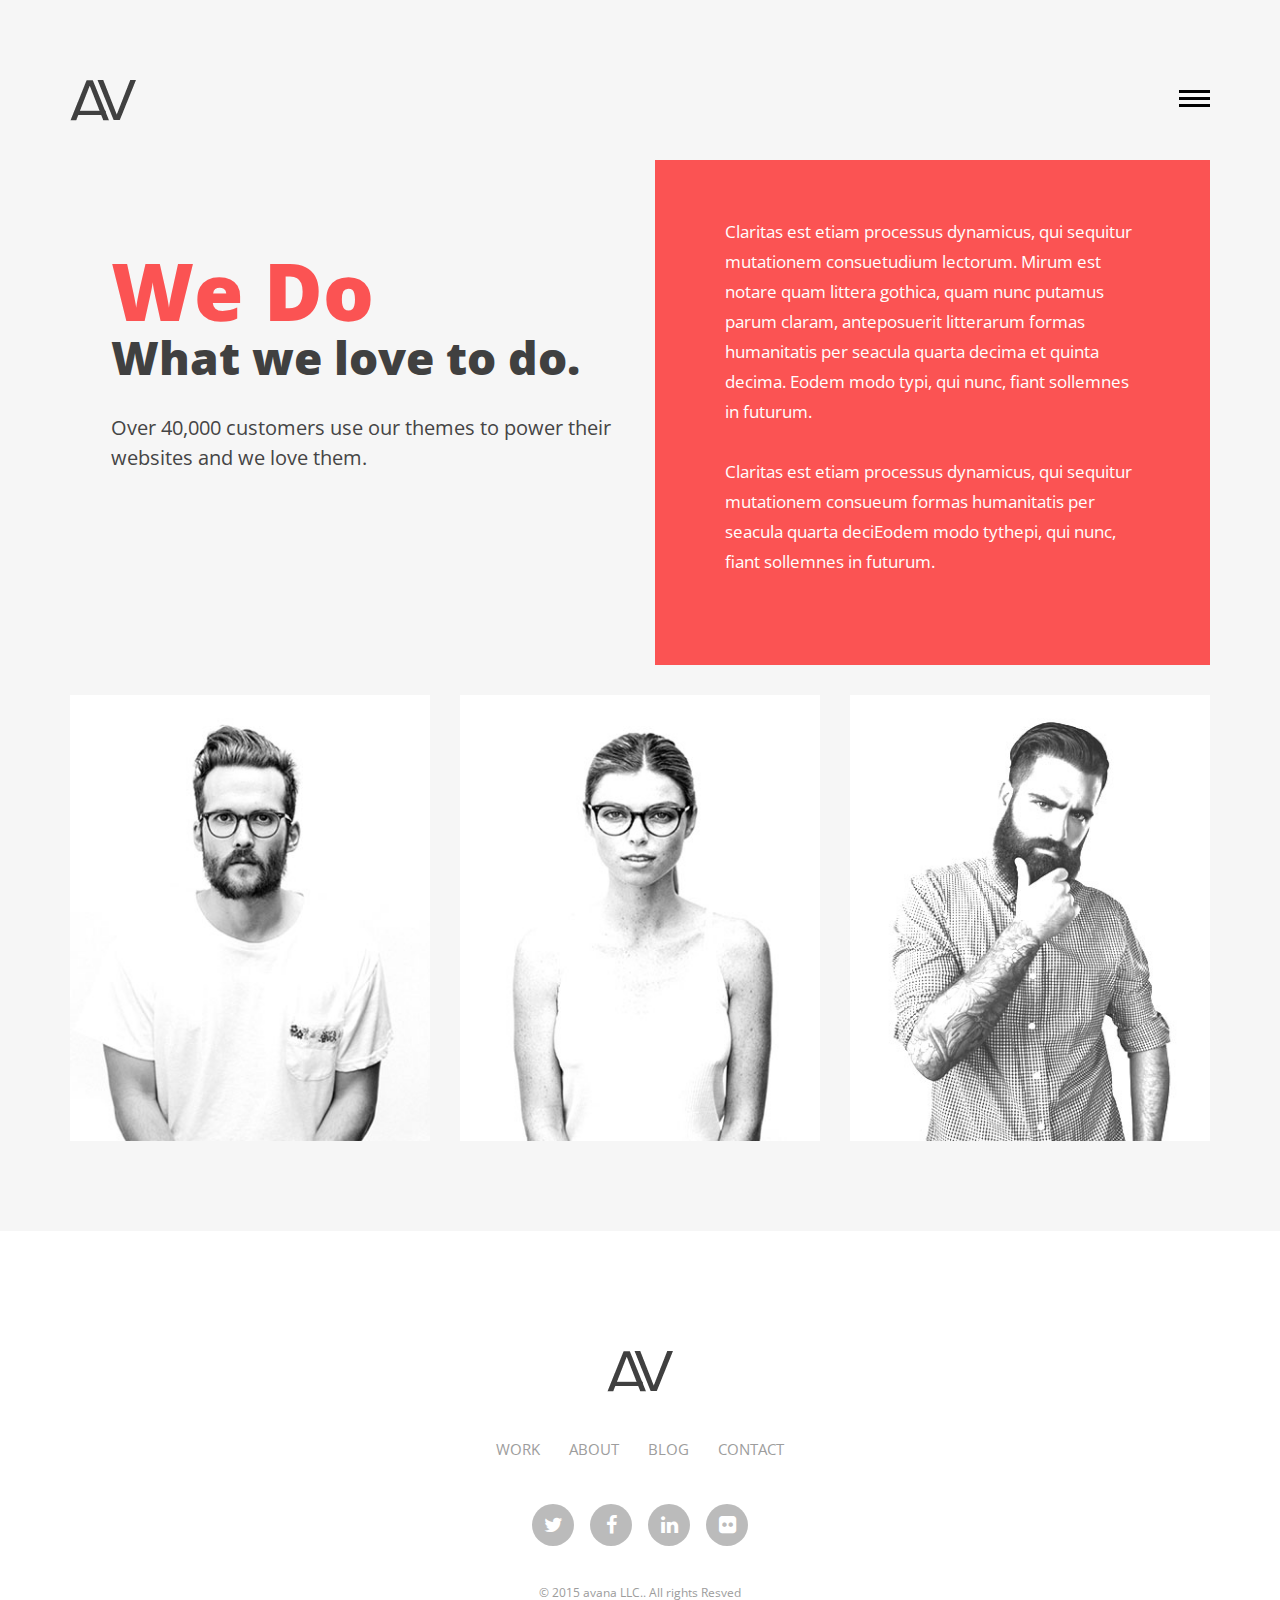
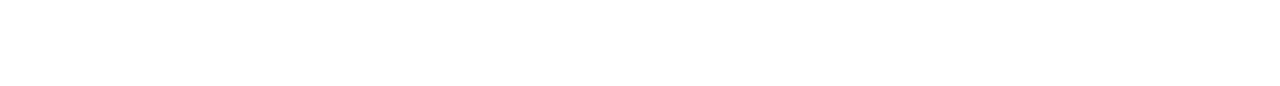
==== about.html @ b8011fb4 "1" ====
<!DOCTYPE HTML>

 <html>

    <head>

    	<meta name="viewport" content="width=device-width, initial-scale=1, maximum-scale=1" />

        <meta charset="utf-8">

        <!-- Description, Keywords and Author -->

        <meta name="description" content="">

        <meta name="author" content="">

        

        <title>:: avana LLC | About ::</title>

		<link rel="shortcut icon" href="images/favicon.ico" type="image/x-icon">



        <!-- style -->

        <link href="css/style.css" rel="stylesheet" type="text/css">

        <!-- style -->

        <!-- bootstrap -->

        <link href="css/bootstrap.min.css" rel="stylesheet" type="text/css">

        <!-- responsive -->

        <link href="css/responsive.css" rel="stylesheet" type="text/css">

        <!-- font-awesome -->

        <link href="css/fonts.css" rel="stylesheet" type="text/css">

        <link href="css/font-awesome.min.css" rel="stylesheet" type="text/css">

        <!-- font-awesome -->

        

	</head>



    <body>

    

    	<!-- header -->

        	<header role="header">

            	<div class="container">

                	<!-- logo -->

                    	<h1>

                        	<a href="index.html" title="avana LLC"><img src="images/logo.png" title="avana LLC" alt="avana LLC"/></a>

                        </h1>

                    <!-- logo -->

                    <!-- nav -->

                    <nav role="header-nav" class="navy">

                        <ul>

                            <li><a href="index.html" title="Work">Work</a></li>

                            <li class="nav-active"><a href="about.html" title="About">About</a></li>

                            <li><a href="blog.html" title="Blog">Blog</a></li>

                            <li><a href="contact.html" title="Contact">Contact</a></li>

                        </ul>

                    </nav>

                    <!-- nav -->

                </div>

            </header>

        <!-- header -->

        <!-- main -->

        <main role="main-inner-wrapper" class="container">

        	

            <div class="row">

            

            	<section class="col-xs-12 col-sm-6 col-md-6 col-lg-6 ">

                	<article role="pge-title-content">

                    	<header>

                        	<h2><span>We Do</span> What we love to do.</h2>

                        </header>

                        <p>Over 40,000 customers use our themes to power their websites and we love them.</p>

                    </article>

                </section>

                

                <section class="col-xs-12 col-sm-6 col-md-6 col-lg-6">

                	<article class="about-content">

                    	<p>Claritas est etiam processus dynamicus, qui sequitur mutationem consuetudium lectorum. Mirum est notare quam littera gothica, quam nunc putamus parum claram, anteposuerit litterarum formas humanitatis per seacula quarta decima et quinta decima. Eodem modo typi, qui nunc, fiant sollemnes in futurum.</p>

                        <p>Claritas est etiam processus dynamicus, qui sequitur mutationem consueum formas humanitatis per seacula quarta deciEodem modo tythepi, qui nunc, fiant sollemnes in futurum.</p>

                    </article>

                </section>

                

                <div class="clearfix"></div>

                

                <!-- thumbnails -->

                	<div class="thumbnails-pan">

                    	<section class="col-xs-12 col-sm-4 col-md-4 col-lg-4 ">

                        	<figure>

                            	<img src="images/about-images/about-image-1.jpg" class="img-responsive"/>

                            	<figcaption>

                                	<h3>John Doe</h3>

                                    <h5>The designer</h5>

                                </figcaption>

                            </figure>

                        </section>

                        <section class="col-xs-12 col-sm-4 col-md-4 col-lg-4 ">

                        	<figure>

                            	<img src="images/about-images/about-image-2.jpg" class="img-responsive"/>

                            	<figcaption>

                                	<h3>kristy Roan</h3>

                                    <h5>The Manager</h5>

                                </figcaption>

                            </figure>

                        </section>

                        <section class="col-xs-12 col-sm-4 col-md-4 col-lg-4 ">

                        	<figure>

                            	<img src="images/about-images/about-image-3.jpg" class="img-responsive"/>

                            	<figcaption>

                                	<h3>Jason takas</h3>

                                    <h5>The Founder</h5>

                                </figcaption>

                            </figure>

                        </section>

                        

                     

                    </div>

                <!-- thumbnails -->

                

                

            </div>

        </main>

    	<!-- main -->

        <!-- footer -->

        <footer role="footer">

            <!-- logo -->

                <h1>

                    <a href="index.html" title="avana LLC"><img src="images/logo.png" title="avana LLC" alt="avana LLC"/></a>

                </h1>

            <!-- logo -->

            <!-- nav -->

            <nav role="footer-nav">

            	<ul>

                	<li><a href="index.html" title="Work">Work</a></li>

                    <li><a href="about.html" title="About">About</a></li>

                    <li><a href="blog.html" title="Blog">Blog</a></li>

                    <li><a href="contact.html" title="Contact">Contact</a></li>

                </ul>

            </nav>

            <!-- nav -->

            <ul role="social-icons">

            	<li><a href="#"><i class="fa fa-twitter" aria-hidden="true"></i></a></li>

                <li><a href="#"><i class="fa fa-facebook" aria-hidden="true"></i></a></li>

                <li><a href="#"><i class="fa fa-linkedin" aria-hidden="true"></i></a></li>

                <li><a href="#"><i class="fa fa-flickr" aria-hidden="true"></i></a></li>

            </ul>

            <p class="copy-right">&copy; 2015  avana LLC.. All rights Resved</p>

        </footer>

        <!-- footer -->

    

        <!-- jQuery (necessary for Bootstrap's JavaScript plugins) -->

        <script src="js/jquery.min.js" type="text/javascript"></script>

        <!-- custom -->

		<script src="js/nav.js" type="text/javascript"></script>

        <script src="js/custom.js" type="text/javascript"></script>

        <!-- Include all compiled plugins (below), or include individual files as needed -->

        <script src="js/bootstrap.min.js" type="text/javascript"></script>

        <!-- jquery.countdown -->

        <script src="js/html5shiv.js" type="text/javascript"></script>

    </body>

</html>
---- css/style.css ----
/*

	Theme Name: avana LLC

	Template URI: 

	Description: 

	Author:

	Author URI: 

	License: 

	License URI:

	Version: 1.0

	

	1. Body style

	2. Header

	3. Main

	4. Footer

	5. About

	

*/

@import url(https://fonts.googleapis.com/css?family=Open+Sans:400,300,300italic,400italic,600,600italic,700,700italic,800,800italic);

html {

	-ms-text-size-adjust: 100%;

	-webkit-text-size-adjust: 100%;

}

*, *:before, *:after {

	-webkit-box-sizing: border-box;

	-moz-box-sizing: border-box;

	box-sizing: border-box;

}

input, textarea {

	-webkit-appearance: none;

	-webkit-border-radius: 0;

}

button, html input[type="button"],/* 1 */ input[type="reset"], input[type="submit"] {

	-webkit-appearance: button;

	cursor: pointer;

 *overflow:visible;

}

body, img,.commentys-form input[type="text"],.commentys-form input[type="email"],.commentys-form input[type="url"],.commentys-form textarea {

	transition: all .2s linear;

	-o-transition: all .2s linear;

	-moz-transition: all .2s linear;

	-webkit-transition: all .2s linear;

}

html, body, div, span, object, iframe, h1, h2, h3, h4, h5, h6, p, blockquote, pre, abbr, address, cite, code, del, dfn, em, img, ins, kbd, q, samp, small, strong, sub, sup, var, b, i, dl, dt, dd, ol, ul, li, fieldset, form, label, legend, table, caption, tbody, tfoot, thead, tr, th, td, article, aside, canvas, details, figcaption, figure, footer, header, hgroup, menu, nav, section, summary, time, mark, audio, video, input, main {

	-webkit-box-sizing: border-box;

	-moz-box-sizing: border-box;

	box-sizing: border-box;

	margin: 0;

	padding: 0;

	vertical-align: baseline;

	border: 0;

	outline: 0;

}

article, aside, details, figcaption, figure, footer, header, hgroup, menu, nav, section, img, main {

	display: block

}

audio, canvas, video {

	display: inline-block;

 *display:inline;

 *zoom:1

}

blockquote:before, blockquote:after, q:before, q:after {

	content: '';

	content: none;

}

.clear {

	clear: both;

	line-height: 0;

	height: 0;

}

a {

	text-decoration: none;

	outline: none;

	color: #010101;

	transition-delay: 0s;

	transition-duration: 0.6s;

	transition-property: all;

	transition-timing-function: ease;

}

a:focus, img:focus, button:focus, .btn:focus {outline: none;}

::-moz-selection {background-color:#fb5353;color:#fff;text-shadow:none;}

::selection {background-color: #fb5353;color: #fff;text-shadow: none;}

@font-face {font-family: 'Open Sans', sans-serif;}

/*===== Header ===*/

header[role="header"]{ padding-top:80px; padding-bottom:39px}

header[role="header"] h1{ padding:0; margin:0}

header[role="header"] h1 > a{ max-width:66px; display:block; float:left}

header[role="header"] nav{ padding-top:10px;transition-delay: 0s;

transition-duration: 0.6s;transition-property: all;transition-timing-function: ease;}

header[role="header"] nav ul{ display:none; position: fixed; z-index:60; text-align:center; width:100%; height:100%; top:0; left:0; right:0; background-color:rgba(255,255,255,0.8); padding:0; margin:0; padding-top:199px;}

header[role="header"] nav ul > li{ font-weight:800; font-size:42px; display:block}

header[role="header"] nav ul > li > a{ display:block; line-height:72px; color:#404040}

header[role="header"] nav ul > li:hover a,header[role="header"] nav ul > li.nav-active a{ text-decoration:none; color:#fb5353}

header[role="header"] nav #menu-button {width: 31px;font-size: 0;float: right;height: 19px;position: relative; z-index:70;

-webkit-transform: rotate(0deg);-moz-transform: rotate(0deg);-o-transform: rotate(0deg);transform: rotate(0deg);-webkit-transition: .5s ease-in-out;-moz-transition: .5s ease-in-out;-o-transition: .5s ease-in-out;transition: .5s ease-in-out;cursor: pointer;}

header[role="header"] nav #menu-button span {display: block;position: absolute;z-index: 60;height: 3px;

width: 100%;background: #111111;opacity: 1;left: 0;

-webkit-transform: rotate(0deg);-moz-transform: rotate(0deg);-o-transform: rotate(0deg);

transform: rotate(0deg);-webkit-transition: .25s ease-in-out;-moz-transition: .25s ease-in-out;-o-transition: .25s ease-in-out;transition: .25s ease-in-out;}

header[role="header"] nav #menu-button span {background: #010101;}

header[role="header"] nav #menu-button span:nth-child(1) {top:0px;}

header[role="header"] nav #menu-button span:nth-child(2) {top:7px;}

header[role="header"] nav #menu-button span:nth-child(3) {top:14px;}

header[role="header"] nav #menu-button.open span:nth-child(1) {top: 10px;

-webkit-transform: rotate(135deg);-moz-transform: rotate(135deg);-o-transform: rotate(135deg);transform: rotate(135deg);}

header[role="header"] nav #menu-button.open span:nth-child(2) {opacity: 0;left: -60px;}

header[role="header"] nav #menu-button.open span:nth-child(3) {top: 10px;

-webkit-transform: rotate(-135deg);-moz-transform: rotate(-135deg);-o-transform: rotate(-135deg);transform: rotate(-135deg);}

/*===== main ===*/

main[role="main-home-wrapper"],main[role="main-inner-wrapper"] { padding-bottom:90px}

main[role="main-home-wrapper"] article[role="pge-title-content"],main[role="main-inner-wrapper"] article[role="pge-title-content"]{ padding-left:41px}

main[role="main-home-wrapper"] article[role="pge-title-content"] header,main[role="main-inner-wrapper"] article[role="pge-title-content"] header{ padding-bottom:19px; padding-top:83px}

main[role="main-home-wrapper"] article[role="pge-title-content"] header h2,main[role="main-inner-wrapper"] article[role="pge-title-content"] header h2{ font-size:46px; line-height:53px; color:#404040; font-weight:800}

main[role="main-home-wrapper"] article[role="pge-title-content"] header h2 span,main[role="main-inner-wrapper"] article[role="pge-title-content"] header h2 span{ display:block; font-size:80px; color:#fb5353; padding-bottom:15px}

main[role="main-home-wrapper"] article[role="pge-title-content"] p,main[role="main-inner-wrapper"] article[role="pge-title-content"] p{ font-size:20px; line-height:30px; color:#454545}

/*===== footer ===*/

footer[role="footer"]{ background-color:#FFF; padding-top:100px; padding-bottom:77px}

footer[role="footer"] > h1 a{ margin:0 auto; display:block; max-width:66px;}

footer[role="footer"] nav{ padding-top:37px; padding-bottom:43px}

footer[role="footer"] nav > ul{ text-align:center; padding:0; margin:0}

footer[role="footer"] nav > ul > li{ display: inline-block; text-transform:uppercase; font-size:15px; margin:0 13px}

footer[role="footer"] nav > ul > li > a{ color:#9d9d9d}

footer[role="footer"] nav > ul > li:hover a{ text-decoration:none; color:#fb5353}

footer[role="footer"] ul[role="social-icons"]{ padding:0; margin:0; text-align:center; padding-bottom:40px;}

footer[role="footer"] ul[role="social-icons"] > li{ display: inline-block; margin:0 6.5px}

footer[role="footer"] ul[role="social-icons"] > li > a{ display:block; width:42px; height:42px; background-color:#bbbbbb; color:#FFF; line-height:42px; font-size:20px; border-radius:100%; text-align:center}

footer[role="footer"] ul[role="social-icons"] > li:hover a{ background-color:#fb5353}

footer[role="footer"] .copy-right{ text-align:center; display:block; font-size:12px; line-height:13px; color:#9c9c9c}

/*===== About ===*/

main[role="main-inner-wrapper"] .about-content{ background-color:#fb5353; padding-top:57px; padding-left:70px; padding-right:67px; padding-bottom:58px}

main[role="main-inner-wrapper"] .about-content p{ font-size:17px; line-height:30px; color:#FFF; padding-bottom:20px}

main[role="main-inner-wrapper"] .thumbnails-pan{ padding-top:30px}

main[role="main-inner-wrapper"] .thumbnails-pan section figure{ background-color:#FFF; position:relative; overflow:hidden; cursor:pointer}

main[role="main-inner-wrapper"] .thumbnails-pan section figure,main[role="main-inner-wrapper"] .thumbnails-pan section figure, img,main[role="main-inner-wrapper"] .thumbnails-pan section figure figcaption,section.blog-content figure,section.blog-content figure img,section.blog-content  article{transition-delay: 0s;transition-duration: 0.6s;transition-property: all;transition-timing-function: ease;}

main[role="main-inner-wrapper"] .thumbnails-pan section figure figcaption{ position:absolute; bottom:-50%; left:0; right:0; background-color:#fb5353; margin:0 69px; text-align:center; color:#FFF; padding-top:16px; padding-bottom:27px}

main[role="main-inner-wrapper"] .thumbnails-pan section figure figcaption h3{ font-size:21px; line-height:22px; font-weight:300}

main[role="main-inner-wrapper"] .thumbnails-pan section figure figcaption h5{ text-transform:uppercase; font-size:13px; line-height:14px; font-weight:bold}

main[role="main-inner-wrapper"] .thumbnails-pan section figure:hover,section.blog-content:hover article{ background-color:#fb5353; color:#FFF}

main[role="main-inner-wrapper"] .thumbnails-pan section figure:hover img,section.blog-content:hover figure img{-webkit-transform: scale3d(1.08,1.08,2);transform: scale3d(1.08,1.08,2); opacity:0.5}

main[role="main-inner-wrapper"] .thumbnails-pan section figure:hover figcaption{ bottom:0;}

/*===== Blog ===*/

article[role="pge-title-content"].blog-header{ padding-bottom:218px}

section.blog-content{ margin-bottom:29px}

section.blog-content figure{ overflow:hidden; position:relative;background-color: rgba(255,255,255,0.4); cursor:pointer}

section.blog-content figure .post-date{ text-align:center; color:#FFF; font-weight:800; font-size:14px; line-height:18px; text-transform:uppercase; display:block; background-color:#fb5353; width:130px; height:130px; position:absolute; left:0; top:0; padding-top:41px; z-index:50}

section.blog-content figure .post-date span{ font-size:50px; line-height:35px; display:block}

section.blog-content  article{ font-size:21px; line-height:30px; color:#FFF;  font-weight:800; color:#343434; padding-left:42px; padding-top:33px; padding-bottom:31px;}

section.blog-content:hover figure img{ opacity:0.5}

/*===== Contact ===*/

article[role="pge-title-content"].contact-header{ padding-bottom:218px}

article[role="pge-title-content"].contact-header p a{ color:#343434; padding-right:34px}

article[role="pge-title-content"].contact-header p a:hover{color:#fb5353; text-decoration:none}

.demo-wrapper {width: 100%;margin: 0 auto;height:499px;}

#surabaya {width: 100%;height: 100%;}

.error_message{ color:#e84d49}

#success_page h3,#success_page p{color:#60ca6f }

.contat-from-wrapper{ padding:0 69px; margin-top:108px}

.contat-from-wrapper input[type="text"],.contat-from-wrapper input[type="email"],.contat-from-wrapper textarea{ width:100%; display:block; outline:none; border-bottom:1px solid #bbbbbb; background-color:inherit; color:#404040; font-size:21px; line-height:23px; padding-bottom:24px}

.contat-from-wrapper input[type="text"]:focus,.contat-from-wrapper input[type="email"]:focus,.contat-from-wrapper textarea:focus{ border-bottom-color:#9f9e9e}

.contat-from-wrapper form ::-webkit-input-placeholder { color:#404040; }

.contat-from-wrapper form ::-moz-placeholder { color:#404040; } /* firefox 19+ */

.contat-from-wrapper form :-ms-input-placeholder { color:#404040; } /* ie */

.contat-from-wrapper form input:-moz-placeholder { color:#404040; }

.contat-from-wrapper textarea{ border-bottom:1px solid #bbbbbb; border-left:none; border-right:none; border-top:none; height:77px; margin-top:56px}

.contat-from-wrapper input[type="submit"]{ display:block; border:none; outline:none; width:200px; line-height:60px; text-transform:uppercase; font-size:21px; color:#FFF; font-weight:800; letter-spacing:2px; background-color:#e84d49; margin:41px auto; margin-bottom:0}

.contat-from-wrapper input[type="submit"]:hover{background-color:#f8524e}

/*== Work Details ==*/

.work-details,.blog-details{ padding:0 69px; margin-top:73px}

.work-details header h2{ color:#343434; font-size:36px; font-weight:800}

.work-details header a{ display:inline-block; color:#fb5353; font-size:18px;font-weight:800;padding-top:3px}

.work-details header a i{ color:#0d0d0d; padding-left:10px}

.work-details header a:hover{ color:#0d0d0d; text-decoration:none}

.work-details header a:hover i{ color:#fb5353}

.work-details p{ font-size:16px; color:#666666; line-height:30px; margin-bottom:20px; font-weight:300}

.work-details p strong{ font-weight:800}

.work-images{ margin-top:46px}

.work-images li{ margin-bottom:50px}

/*== Blog Details ==*/

.bog-header { padding-bottom:62px}

.bog-header h3,.comments-pan h3,.commentys-form h4{ color:#404040;font-weight:800; padding-bottom:24px; display:block}

.bog-header h3 span{ color:#fb5353}

.bog-header h2{ font-size:36px; font-weight:normal}

.blog-details .enter-content{ margin-top:62px}

.blog-details .enter-content p{ font-size:16px; line-height:30px; font-weight:300; margin-bottom:23px}

.comments-pan{border-top:2px solid #dedede; padding-top:15px}

.comments-pan h3{border-bottom:2px solid #dedede; padding-bottom:34px; margin-bottom:52px}

.comments-reply,.reply-pan{ padding:0; margin:0; list-style:none}

.comments-reply li{ display:block; border-bottom:2px solid #dedede; overflow:hidden; padding-bottom:51px; margin-bottom:39px}

.comments-reply li figure{ float:left; width:70px; background-color:#000}

.comments-reply li section{ float:left; padding-left:30px; font-size:16px; line-height:30px; font-weight:300; color:#343434;width: 92%;}

.comments-reply li section .date-pan{ font-size:14px; line-height:18px; padding-bottom:25px}

.comments-reply li section h4{font-weight:800; color:#404040; font-size:21px; margin-bottom:6px; margin-top:0}

.comments-reply li section h4 a{ font-size:16px; color:#fb5353;font-weight:400; display:inline-block; padding-left:20px}

.reply-pan{ clear:both; display:block; margin-left:100px;padding-top:39px }

.reply-pan li{ border-bottom:none;border-top:2px solid #dedede; padding-bottom:0; margin-bottom:0;padding-top:38px;}

.commentys-form h4{ font-size:24px}

.commentys-form form{ margin-top:30px}

.commentys-form input[type="text"],.commentys-form input[type="email"],.commentys-form input[type="url"],.commentys-form textarea{ font-size:21px; line-height:22px; color:#404040; padding-bottom:26px; border-bottom:2px solid #bbbbbb; width:100%; display:block; border-left:none; border-right:none; border-top:none; background-color:transparent; outline:none}

.commentys-form textarea{ margin-top:57px}

.commentys-form input[type="text"]:focus,.commentys-form input[type="email"]:focus,.commentys-form input[type="url"]:focus,.commentys-form textarea:focus{ border-bottom-color:#000}

.commentys-form input[type="button"]{ padding:0 36px; text-transform:uppercase; display:inline-block; font-size:21px; line-height:60px; color:#FFF; font-weight: bold; text-align:center; border:none; outline:none; background-color:#fb5353; margin-top:50px}

.commentys-form input[type="button"]:hover{ background-color:#ff5c5c}
---- css/responsive.css ----
/* md */
@media (min-width: 992px) and (max-width: 1199px) {
	.comments-reply li section{ width:88%}
}
/* sm */
@media (min-width: 768px) and (max-width: 991px) {
	header[role="header"]{ padding:8% 0;}
	header[role="header"] nav ul{ padding-top:10%}
	main[role="main-home-wrapper"] article[role="pge-title-content"],main[role="main-inner-wrapper"] article[role="pge-title-content"]{ padding-left:0}
	main[role="main-home-wrapper"] article[role="pge-title-content"] header,main[role="main-inner-wrapper"] article[role="pge-title-content"] header{ padding-top:0}
	main[role="main-home-wrapper"] article[role="pge-title-content"] header h2,main[role="main-inner-wrapper"] article[role="pge-title-content"] header h2{ font-size:34px}
	main[role="main-home-wrapper"] article p br{ display:none}
	footer[role="footer"]{ padding:30px 0}
	footer[role="footer"] nav{ padding:15px 0}
	main[role="main-inner-wrapper"] .about-content{ padding:5%}
	main[role="main-inner-wrapper"] .thumbnails-pan section figure figcaption{ margin:0 10%}
	section.blog-content figure .post-date{ padding-top:20px; height:100px; width:100px}
	article.contact-header[role="pge-title-content"] p a{padding-right:10px}
	.contat-from-wrapper{ margin-top:10px; padding:0 15px}
	.grid-lod li{ width:100% !important; position:static !important; display:inline-block}
	.grid-lod li img{ width:100%}
	.work-details,.blog-details{ padding:0; margin-top:0}
	.comments-reply li section{ width:88%}
}
/* xs */
@media (max-width: 767px) {
	header[role="header"]{ padding:8% 0;}
	header[role="header"] nav ul{ padding-top:10%}
	header[role="header"] nav ul > li{ font-size:30px}
	header[role="header"] nav ul > li > a{ line-height:55px}
	main[role="main-home-wrapper"] article[role="pge-title-content"],main[role="main-inner-wrapper"] article[role="pge-title-content"]{ padding-left:0}
	main[role="main-home-wrapper"] article[role="pge-title-content"] header,main[role="main-inner-wrapper"] article[role="pge-title-content"] header{ padding-top:10px}
	main[role="main-home-wrapper"] article[role="pge-title-content"] header h2,main[role="main-inner-wrapper"] article[role="pge-title-content"] header h2{ font-size:47px}
	main[role="main-home-wrapper"] article[role="pge-title-content"] header h2 span, main[role="main-inner-wrapper"] article[role="pge-title-content"] header h2 span{ font-size:60px;}
	main[role="main-home-wrapper"] article{ padding-bottom:30px}
	main[role="main-home-wrapper"] article p br{ display:none}
	footer[role="footer"]{ padding:40px 0}
	footer[role="footer"] nav{ padding:15px 0}
	main[role="main-inner-wrapper"] .about-content{ padding:5%}
	main[role="main-inner-wrapper"] .thumbnails-pan section figure{ margin-bottom:20px}
	article[role="pge-title-content"].blog-header,article[role="pge-title-content"].contact-header{ padding-bottom:30px}
	section.blog-content figure .post-date{ padding-top:20px; height:100px; width:100px}
	section.blog-content article{ padding:2% 5%; font-size:18px; line-height:24px;font-family: 'proxima_nova_cn_rgregular';}
	article.contact-header[role="pge-title-content"] p a{ font-size:18px; padding-right:10px}
	.contat-from-wrapper{ margin-top:10px; padding:0 15px}
	.contat-from-wrapper input[type="text"], .contat-from-wrapper input[type="email"]{ margin-bottom:20px}
	.contat-from-wrapper textarea{ margin-top:0}
	.work-details,.blog-details{ padding:0; margin-top:0}
	.work-images{ margin-top:0}
	.work-images li{ margin-bottom:0; width:100%}
	.work-images li figcaption h2{ font-size:18px;}
	.grid-lod li{ width:100% !important; position:static !important}
	.bog-header h3, .comments-pan h3, .commentys-form h4{ padding-bottom:0}
	.bog-header h2{ font-size:18px; line-height:26px}
	.bog-header{ padding-bottom:20px}
	.blog-details .enter-content{ margin-top:10px}
	.blog-details .enter-content p,.comments-reply li section{ font-size:14px; line-height:26px}
	.comments-pan h3{ padding-bottom:20px; margin-top:0}
	.comments-reply li section{ float:none; width:auto; padding-left:0}
	.comments-reply li figure{ margin-right:20px}
	.reply-pan{ margin-left:20px}
	.commentys-form input[type="text"], .commentys-form input[type="email"], .commentys-form input[type="url"], .commentys-form textarea{ margin-bottom:20px}
	.commentys-form textarea{ margin-top:0; margin-bottom:0}
	
}
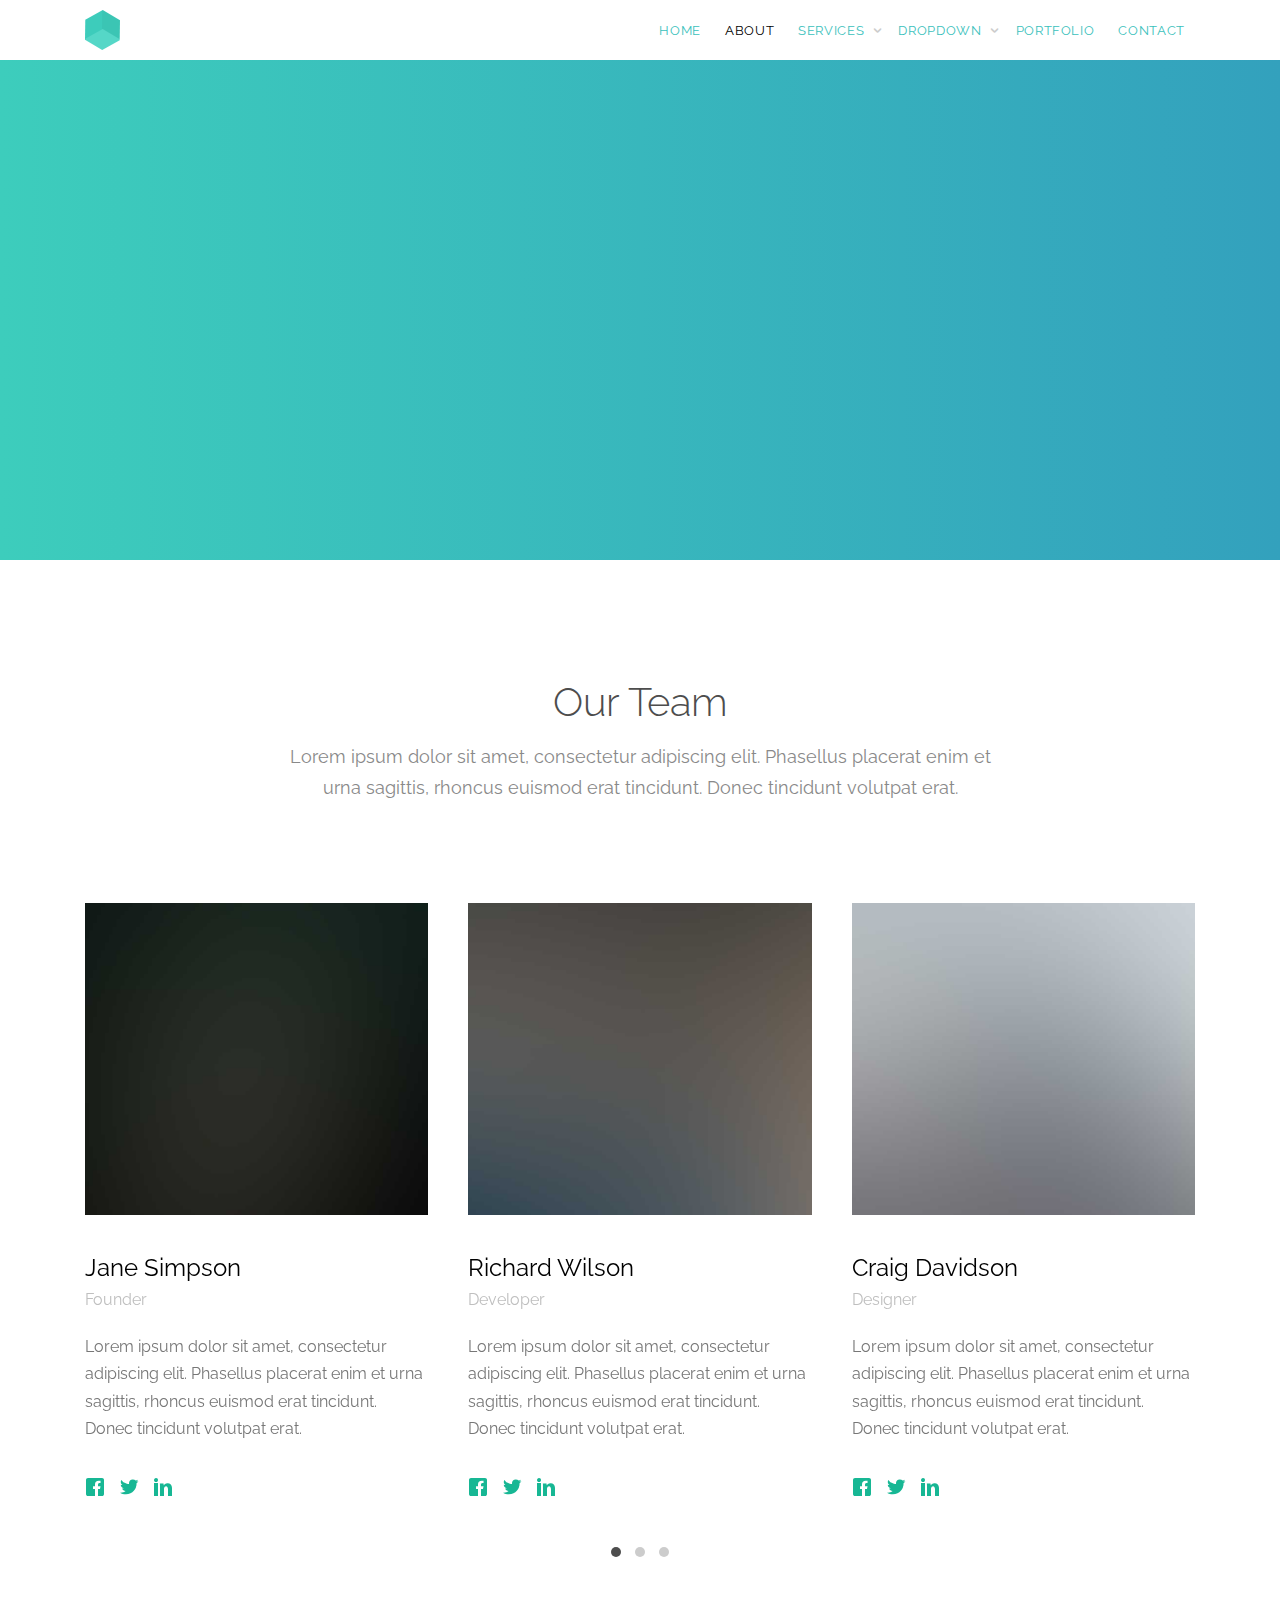
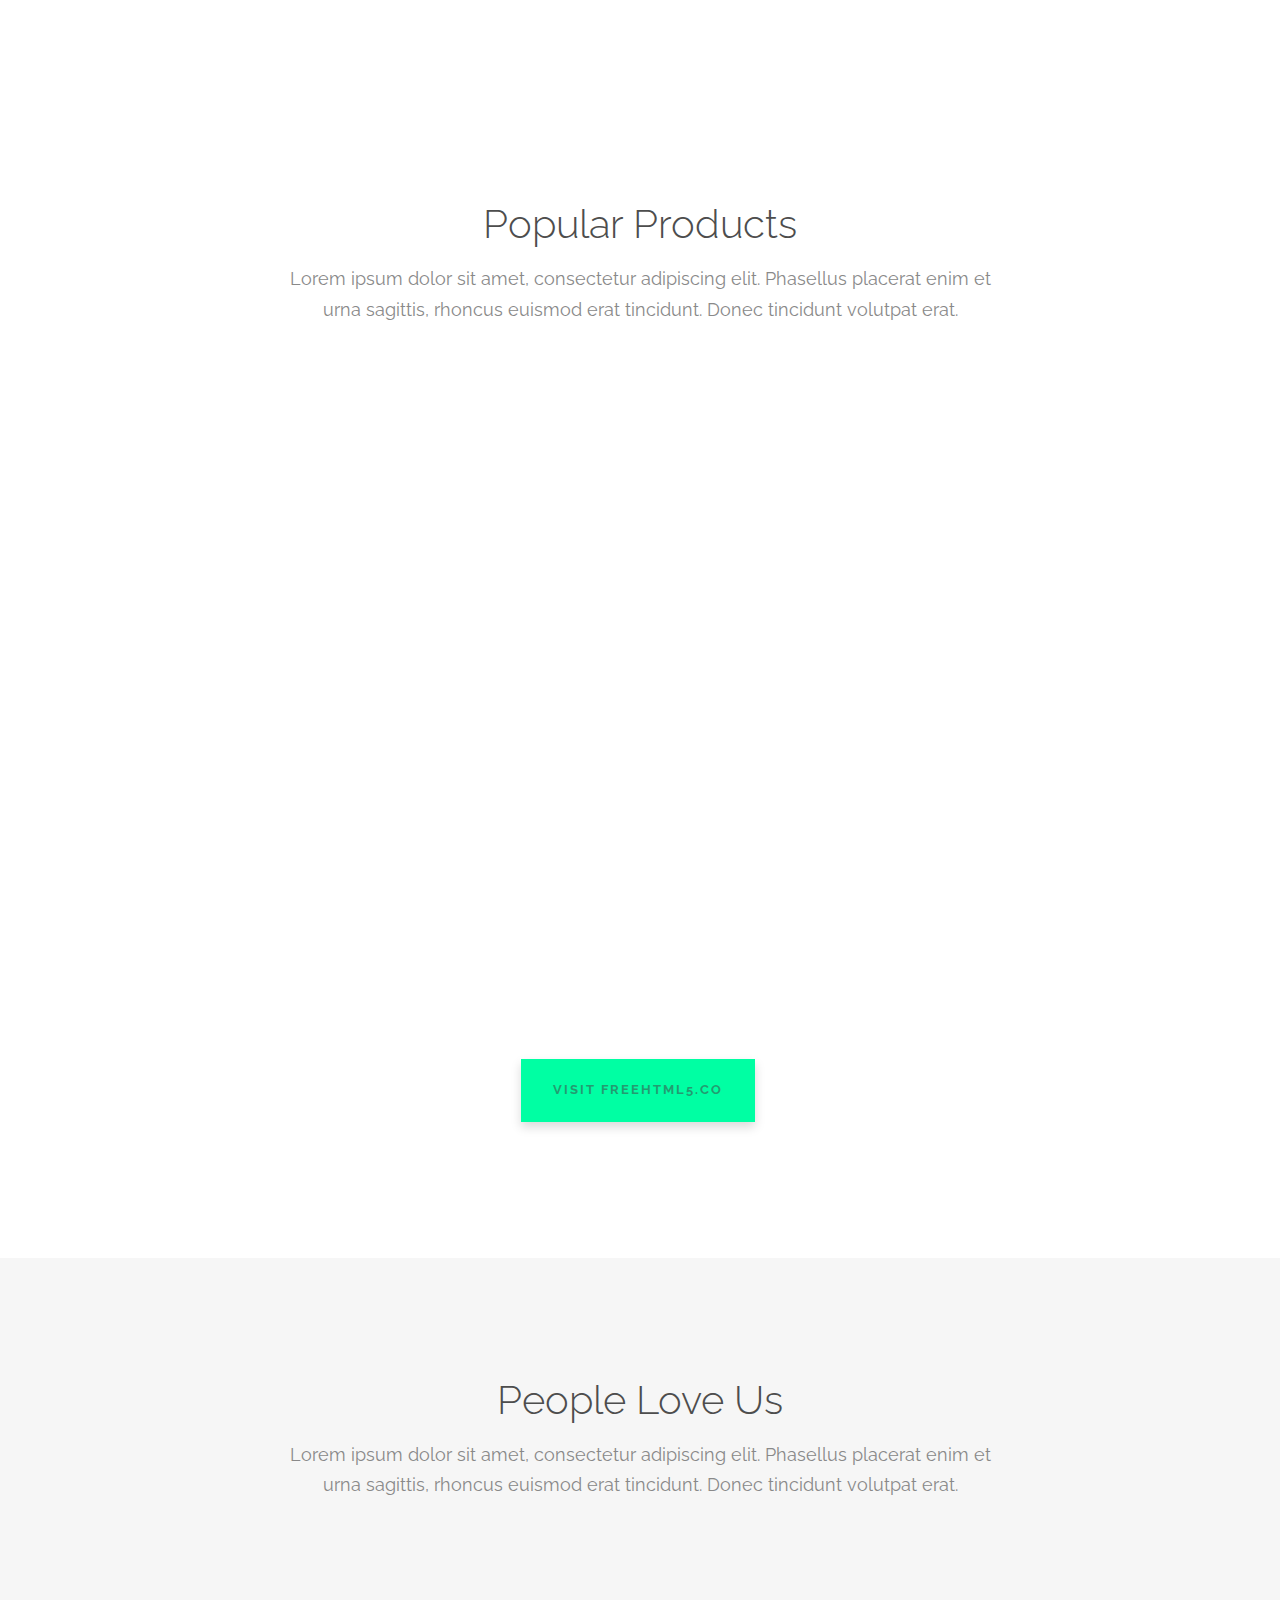
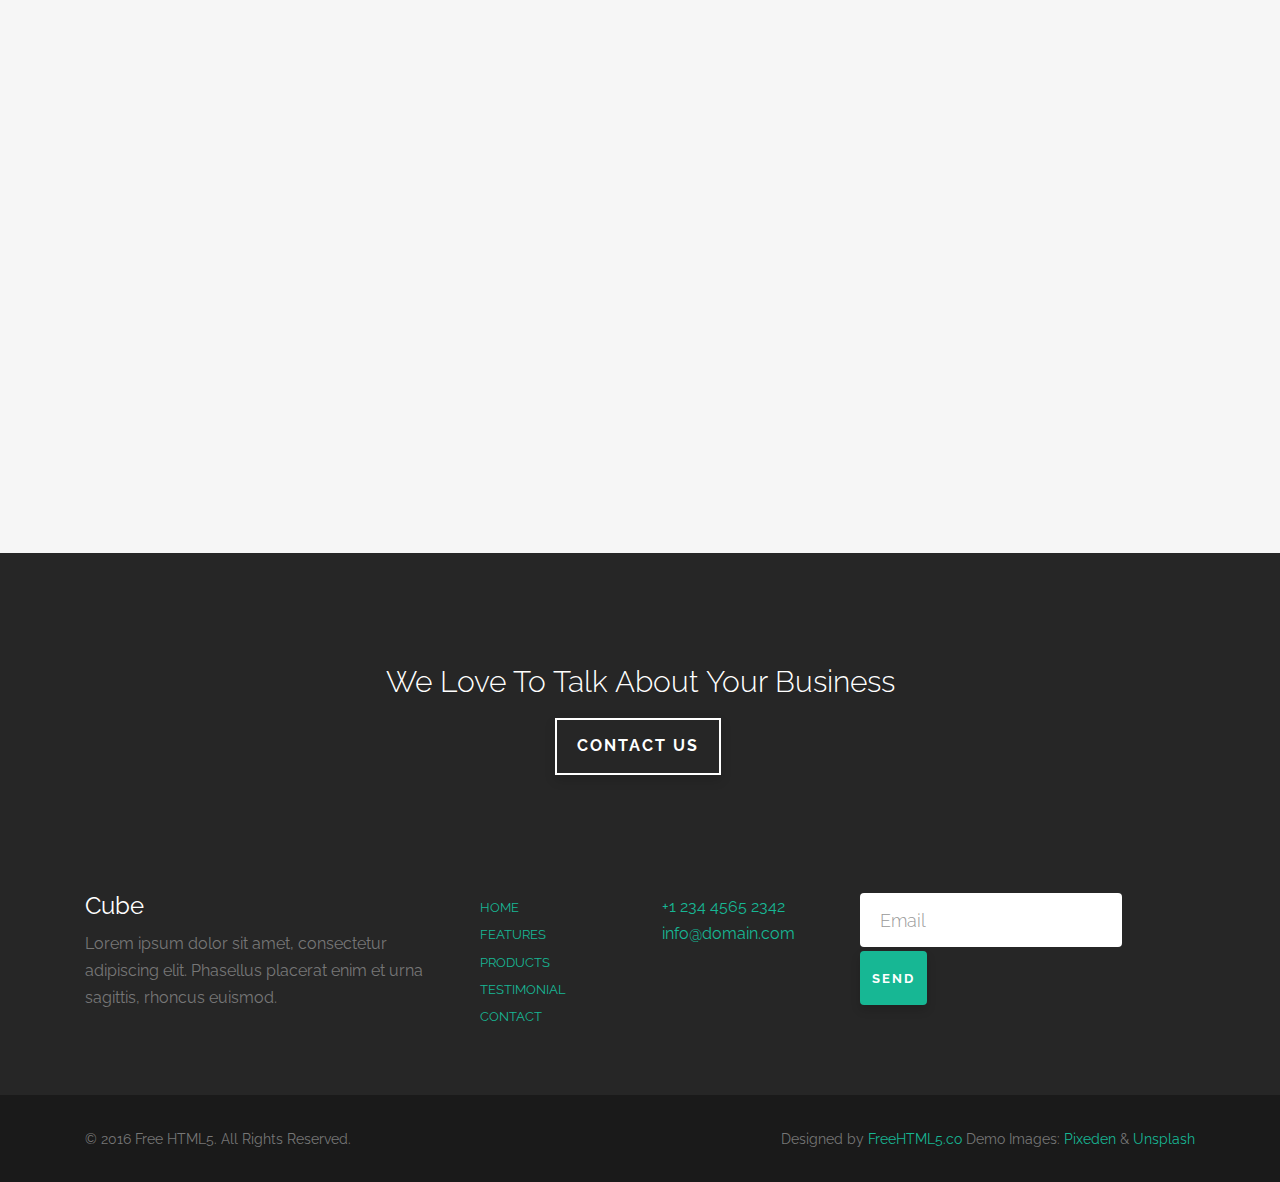
==== commit 1bdff0e7: "1" ====
--- a/about.html
+++ b/about.html
@@ -1,295 +1,475 @@
 <!DOCTYPE HTML>
-
- <html>
-
-    <head>
-
-    	<meta name="viewport" content="width=device-width, initial-scale=1, maximum-scale=1" />
-
-        <meta charset="utf-8">
-
-        <!-- Description, Keywords and Author -->
-
-        <meta name="description" content="">
-
-        <meta name="author" content="">
-
-        
-
-        <title>:: avana LLC | About ::</title>
-
-		<link rel="shortcut icon" href="images/favicon.ico" type="image/x-icon">
-
-
-
-        <!-- style -->
-
-        <link href="css/style.css" rel="stylesheet" type="text/css">
-
-        <!-- style -->
-
-        <!-- bootstrap -->
-
-        <link href="css/bootstrap.min.css" rel="stylesheet" type="text/css">
-
-        <!-- responsive -->
-
-        <link href="css/responsive.css" rel="stylesheet" type="text/css">
-
-        <!-- font-awesome -->
-
-        <link href="css/fonts.css" rel="stylesheet" type="text/css">
-
-        <link href="css/font-awesome.min.css" rel="stylesheet" type="text/css">
-
-        <!-- font-awesome -->
-
-        
+<!--
+	Cube by FreeHTML5.co
+	Twitter: http://twitter.com/gettemplateco
+	URL: http://freehtml5.co
+-->
+<html>
+	<head>
+	<meta charset="utf-8">
+	<meta http-equiv="X-UA-Compatible" content="IE=edge">
+	<title>Cube &mdash; Free Website Template, Free HTML5 Template by FreeHTML5.co</title>
+	<meta name="viewport" content="width=device-width, initial-scale=1">
+	<meta name="description" content="Free HTML5 Website Template by FreeHTML5.co" />
+	<meta name="keywords" content="free website templates, free html5, free template, free bootstrap, free website template, html5, css3, mobile first, responsive" />
+	<meta name="author" content="FreeHTML5.co" />
+
+  	<!-- Facebook and Twitter integration -->
+	<meta property="og:title" content=""/>
+	<meta property="og:image" content=""/>
+	<meta property="og:url" content=""/>
+	<meta property="og:site_name" content=""/>
+	<meta property="og:description" content=""/>
+	<meta name="twitter:title" content="" />
+	<meta name="twitter:image" content="" />
+	<meta name="twitter:url" content="" />
+	<meta name="twitter:card" content="" />
+
+	<link href="https://fonts.googleapis.com/css?family=Raleway:100,300,400,700" rel="stylesheet">
+	
+	<!-- Animate.css -->
+	<link rel="stylesheet" href="css/animate.css">
+	<!-- Icomoon Icon Fonts-->
+	<link rel="stylesheet" href="css/icomoon.css">
+	<!-- Themify Icons-->
+	<link rel="stylesheet" href="css/themify-icons.css">
+	<!-- Bootstrap  -->
+	<link rel="stylesheet" href="css/bootstrap.css">
+
+	<!-- Magnific Popup -->
+	<link rel="stylesheet" href="css/magnific-popup.css">
+
+	<!-- Owl Carousel  -->
+	<link rel="stylesheet" href="css/owl.carousel.min.css">
+	<link rel="stylesheet" href="css/owl.theme.default.min.css">
+
+	<!-- Theme style  -->
+	<link rel="stylesheet" href="css/style.css">
+
+	<!-- Modernizr JS -->
+	<script src="js/modernizr-2.6.2.min.js"></script>
+	<!-- FOR IE9 below -->
+	<!--[if lt IE 9]>
+	<script src="js/respond.min.js"></script>
+	<![endif]-->
 
 	</head>
-
-
-
-    <body>
-
-    
-
-    	<!-- header -->
-
-        	<header role="header">
-
-            	<div class="container">
-
-                	<!-- logo -->
-
-                    	<h1>
-
-                        	<a href="index.html" title="avana LLC"><img src="images/logo.png" title="avana LLC" alt="avana LLC"/></a>
-
-                        </h1>
-
-                    <!-- logo -->
-
-                    <!-- nav -->
-
-                    <nav role="header-nav" class="navy">
-
-                        <ul>
-
-                            <li><a href="index.html" title="Work">Work</a></li>
-
-                            <li class="nav-active"><a href="about.html" title="About">About</a></li>
-
-                            <li><a href="blog.html" title="Blog">Blog</a></li>
-
-                            <li><a href="contact.html" title="Contact">Contact</a></li>
-
-                        </ul>
-
-                    </nav>
-
-                    <!-- nav -->
-
-                </div>
-
-            </header>
-
-        <!-- header -->
-
-        <!-- main -->
-
-        <main role="main-inner-wrapper" class="container">
-
-        	
-
-            <div class="row">
-
-            
-
-            	<section class="col-xs-12 col-sm-6 col-md-6 col-lg-6 ">
-
-                	<article role="pge-title-content">
-
-                    	<header>
-
-                        	<h2><span>We Do</span> What we love to do.</h2>
-
-                        </header>
-
-                        <p>Over 40,000 customers use our themes to power their websites and we love them.</p>
-
-                    </article>
-
-                </section>
-
-                
-
-                <section class="col-xs-12 col-sm-6 col-md-6 col-lg-6">
-
-                	<article class="about-content">
-
-                    	<p>Claritas est etiam processus dynamicus, qui sequitur mutationem consuetudium lectorum. Mirum est notare quam littera gothica, quam nunc putamus parum claram, anteposuerit litterarum formas humanitatis per seacula quarta decima et quinta decima. Eodem modo typi, qui nunc, fiant sollemnes in futurum.</p>
-
-                        <p>Claritas est etiam processus dynamicus, qui sequitur mutationem consueum formas humanitatis per seacula quarta deciEodem modo tythepi, qui nunc, fiant sollemnes in futurum.</p>
-
-                    </article>
-
-                </section>
-
-                
-
-                <div class="clearfix"></div>
-
-                
-
-                <!-- thumbnails -->
-
-                	<div class="thumbnails-pan">
-
-                    	<section class="col-xs-12 col-sm-4 col-md-4 col-lg-4 ">
-
-                        	<figure>
-
-                            	<img src="images/about-images/about-image-1.jpg" class="img-responsive"/>
-
-                            	<figcaption>
-
-                                	<h3>John Doe</h3>
-
-                                    <h5>The designer</h5>
-
-                                </figcaption>
-
-                            </figure>
-
-                        </section>
-
-                        <section class="col-xs-12 col-sm-4 col-md-4 col-lg-4 ">
-
-                        	<figure>
-
-                            	<img src="images/about-images/about-image-2.jpg" class="img-responsive"/>
-
-                            	<figcaption>
-
-                                	<h3>kristy Roan</h3>
-
-                                    <h5>The Manager</h5>
-
-                                </figcaption>
-
-                            </figure>
-
-                        </section>
-
-                        <section class="col-xs-12 col-sm-4 col-md-4 col-lg-4 ">
-
-                        	<figure>
-
-                            	<img src="images/about-images/about-image-3.jpg" class="img-responsive"/>
-
-                            	<figcaption>
-
-                                	<h3>Jason takas</h3>
-
-                                    <h5>The Founder</h5>
-
-                                </figcaption>
-
-                            </figure>
-
-                        </section>
-
-                        
-
-                     
-
-                    </div>
-
-                <!-- thumbnails -->
-
-                
-
-                
-
-            </div>
-
-        </main>
-
-    	<!-- main -->
-
-        <!-- footer -->
-
-        <footer role="footer">
-
-            <!-- logo -->
-
-                <h1>
-
-                    <a href="index.html" title="avana LLC"><img src="images/logo.png" title="avana LLC" alt="avana LLC"/></a>
-
-                </h1>
-
-            <!-- logo -->
-
-            <!-- nav -->
-
-            <nav role="footer-nav">
-
-            	<ul>
-
-                	<li><a href="index.html" title="Work">Work</a></li>
-
-                    <li><a href="about.html" title="About">About</a></li>
-
-                    <li><a href="blog.html" title="Blog">Blog</a></li>
-
-                    <li><a href="contact.html" title="Contact">Contact</a></li>
-
-                </ul>
-
-            </nav>
-
-            <!-- nav -->
-
-            <ul role="social-icons">
-
-            	<li><a href="#"><i class="fa fa-twitter" aria-hidden="true"></i></a></li>
-
-                <li><a href="#"><i class="fa fa-facebook" aria-hidden="true"></i></a></li>
-
-                <li><a href="#"><i class="fa fa-linkedin" aria-hidden="true"></i></a></li>
-
-                <li><a href="#"><i class="fa fa-flickr" aria-hidden="true"></i></a></li>
-
-            </ul>
-
-            <p class="copy-right">&copy; 2015  avana LLC.. All rights Resved</p>
-
-        </footer>
-
-        <!-- footer -->
-
-    
-
-        <!-- jQuery (necessary for Bootstrap's JavaScript plugins) -->
-
-        <script src="js/jquery.min.js" type="text/javascript"></script>
-
-        <!-- custom -->
-
-		<script src="js/nav.js" type="text/javascript"></script>
-
-        <script src="js/custom.js" type="text/javascript"></script>
-
-        <!-- Include all compiled plugins (below), or include individual files as needed -->
-
-        <script src="js/bootstrap.min.js" type="text/javascript"></script>
-
-        <!-- jquery.countdown -->
-
-        <script src="js/html5shiv.js" type="text/javascript"></script>
-
-    </body>
-
-</html>+	<body>
+		
+	<div class="gtco-loader"></div>
+	
+	<div id="page">
+
+		<nav class="gtco-nav" role="navigation">
+			<div class="gtco-container">
+				
+				<div class="row">
+					<div class="col-sm-2 col-xs-12">
+						<div id="gtco-logo"><a href="index.html"><img src="images/logo.png" alt="Free HTML5 Website Template by FreeHTML5.co"></a></div>
+					</div>
+					<div class="col-xs-10 text-right menu-1">
+						<ul>
+							<li><a href="index.html">Home</a></li>
+							<li class="active"><a href="about.html">About</a></li>
+							<li class="has-dropdown">
+								<a href="services.html">Services</a>
+								<ul class="dropdown">
+									<li><a href="#">Web Design</a></li>
+									<li><a href="#">eCommerce</a></li>
+									<li><a href="#">Branding</a></li>
+									<li><a href="#">API</a></li>
+								</ul>
+							</li>
+							<li class="has-dropdown">
+								<a href="#">Dropdown</a>
+								<ul class="dropdown">
+									<li><a href="#">HTML5</a></li>
+									<li><a href="#">CSS3</a></li>
+									<li><a href="#">Sass</a></li>
+									<li><a href="#">jQuery</a></li>
+								</ul>
+							</li>
+							<li><a href="portfolio.html">Portfolio</a></li>
+							<li><a href="contact.html">Contact</a></li>
+						</ul>
+					</div>
+				</div>
+				
+			</div>
+		</nav>
+
+		<header id="gtco-header" class="gtco-cover gtco-cover-xs gtco-inner" role="banner">
+			<div class="gtco-container">
+				<div class="row">
+					<div class="col-md-12 col-md-offset-0 text-left">
+						<div class="display-t">
+							<div class="display-tc">
+								<div class="row">
+									<div class="col-md-8 animate-box">
+										<h1 class="no-margin">About Us</h1>
+										<p>Lorem ipsum dolor sit amet, consectetur adipisicing elit. Officia facilis, accusamus iusto animi.</p>
+									</div>
+								</div>
+							</div>
+						</div>
+					</div>
+				</div>
+			</div>
+		</header>
+		<!-- END #gtco-header -->
+
+		
+
+		<div class="gtco-services gtco-section">
+			<div class="gtco-container">
+				<div class="row">
+					<div class="col-md-8 col-md-offset-2 gtco-heading text-center">
+						<h2>Our Team</h2>
+						<p>Lorem ipsum dolor sit amet, consectetur adipiscing elit. Phasellus placerat enim et urna sagittis, rhoncus euismod erat tincidunt. Donec tincidunt volutpat erat.</p>
+					</div>
+				</div>
+				<div class="row">
+
+					<div class="col-md-12">
+						<div class="owl-carousel owl-carousel-carousel">
+							<div class="item">
+								<div class="gtco-staff">
+									<img src="images/staff_1.jpg" alt="" class="img-responsive">
+									<h2>Jane Simpson</h2>
+									<p class="role">Founder</p>
+									<p>Lorem ipsum dolor sit amet, consectetur adipiscing elit. Phasellus placerat enim et urna sagittis, rhoncus euismod erat tincidunt. Donec tincidunt volutpat erat.</p>
+									<ul class="fh5co-social">
+										<li><a href="#"><i class="icon-facebook"></i></a></li>
+										<li><a href="#"><i class="icon-twitter"></i></a></li>
+										<li><a href="#"><i class="icon-linkedin"></i></a></li>
+									</ul>
+								</div>
+							</div>
+							<div class="item">
+								<div class="gtco-staff">
+									<img src="images/staff_2.jpg" alt="" class="img-responsive">
+									<h2>Richard Wilson</h2>
+									<p class="role">Developer</p>
+									<p>Lorem ipsum dolor sit amet, consectetur adipiscing elit. Phasellus placerat enim et urna sagittis, rhoncus euismod erat tincidunt. Donec tincidunt volutpat erat.</p>
+									<ul class="fh5co-social">
+										<li><a href="#"><i class="icon-facebook"></i></a></li>
+										<li><a href="#"><i class="icon-twitter"></i></a></li>
+										<li><a href="#"><i class="icon-linkedin"></i></a></li>
+									</ul>
+								</div>
+							</div>
+							<div class="item">
+								<div class="gtco-staff">
+									<img src="images/staff_3.jpg" alt="" class="img-responsive">
+									<h2>Craig Davidson</h2>
+									<p class="role">Designer</p>
+									<p>Lorem ipsum dolor sit amet, consectetur adipiscing elit. Phasellus placerat enim et urna sagittis, rhoncus euismod erat tincidunt. Donec tincidunt volutpat erat.</p>
+									<ul class="fh5co-social">
+										<li><a href="#"><i class="icon-facebook"></i></a></li>
+										<li><a href="#"><i class="icon-twitter"></i></a></li>
+										<li><a href="#"><i class="icon-linkedin"></i></a></li>
+									</ul>
+								</div>
+							</div>
+
+							<div class="item">
+								<div class="gtco-staff">
+									<img src="images/staff_1.jpg" alt="" class="img-responsive">
+									<h2>Jane Simpson</h2>
+									<p class="role">Founder</p>
+									<p>Lorem ipsum dolor sit amet, consectetur adipiscing elit. Phasellus placerat enim et urna sagittis, rhoncus euismod erat tincidunt. Donec tincidunt volutpat erat.</p>
+									<ul class="fh5co-social">
+										<li><a href="#"><i class="icon-facebook"></i></a></li>
+										<li><a href="#"><i class="icon-twitter"></i></a></li>
+										<li><a href="#"><i class="icon-linkedin"></i></a></li>
+									</ul>
+								</div>
+							</div>
+							<div class="item">
+								<div class="gtco-staff">
+									<img src="images/staff_2.jpg" alt="" class="img-responsive">
+									<h2>Richard Wilson</h2>
+									<p class="role">Developer</p>
+									<p>Lorem ipsum dolor sit amet, consectetur adipiscing elit. Phasellus placerat enim et urna sagittis, rhoncus euismod erat tincidunt. Donec tincidunt volutpat erat.</p>
+									<ul class="fh5co-social">
+										<li><a href="#"><i class="icon-facebook"></i></a></li>
+										<li><a href="#"><i class="icon-twitter"></i></a></li>
+										<li><a href="#"><i class="icon-linkedin"></i></a></li>
+									</ul>
+								</div>
+							</div>
+							<div class="item">
+								<div class="gtco-staff">
+									<img src="images/staff_3.jpg" alt="" class="img-responsive">
+									<h2>Craig Davidson</h2>
+									<p class="role">Designer</p>
+									<p>Lorem ipsum dolor sit amet, consectetur adipiscing elit. Phasellus placerat enim et urna sagittis, rhoncus euismod erat tincidunt. Donec tincidunt volutpat erat.</p>
+									<ul class="fh5co-social">
+										<li><a href="#"><i class="icon-facebook"></i></a></li>
+										<li><a href="#"><i class="icon-twitter"></i></a></li>
+										<li><a href="#"><i class="icon-linkedin"></i></a></li>
+									</ul>
+								</div>
+							</div>
+
+							<div class="item">
+								<div class="gtco-staff">
+									<img src="images/staff_1.jpg" alt="" class="img-responsive">
+									<h2>Jane Simpson</h2>
+									<p class="role">Founder</p>
+									<p>Lorem ipsum dolor sit amet, consectetur adipiscing elit. Phasellus placerat enim et urna sagittis, rhoncus euismod erat tincidunt. Donec tincidunt volutpat erat.</p>
+									<ul class="fh5co-social">
+										<li><a href="#"><i class="icon-facebook"></i></a></li>
+										<li><a href="#"><i class="icon-twitter"></i></a></li>
+										<li><a href="#"><i class="icon-linkedin"></i></a></li>
+									</ul>
+								</div>
+							</div>
+							<div class="item">
+								<div class="gtco-staff">
+									<img src="images/staff_2.jpg" alt="" class="img-responsive">
+									<h2>Richard Wilson</h2>
+									<p class="role">Developer</p>
+									<p>Lorem ipsum dolor sit amet, consectetur adipiscing elit. Phasellus placerat enim et urna sagittis, rhoncus euismod erat tincidunt. Donec tincidunt volutpat erat.</p>
+									<ul class="fh5co-social">
+										<li><a href="#"><i class="icon-facebook"></i></a></li>
+										<li><a href="#"><i class="icon-twitter"></i></a></li>
+										<li><a href="#"><i class="icon-linkedin"></i></a></li>
+									</ul>
+								</div>
+							</div>
+							<div class="item">
+								<div class="gtco-staff">
+									<img src="images/staff_3.jpg" alt="" class="img-responsive">
+									<h2>Craig Davidson</h2>
+									<p class="role">Designer</p>
+									<p>Lorem ipsum dolor sit amet, consectetur adipiscing elit. Phasellus placerat enim et urna sagittis, rhoncus euismod erat tincidunt. Donec tincidunt volutpat erat.</p>
+									<ul class="fh5co-social">
+										<li><a href="#"><i class="icon-facebook"></i></a></li>
+										<li><a href="#"><i class="icon-twitter"></i></a></li>
+										<li><a href="#"><i class="icon-linkedin"></i></a></li>
+									</ul>
+								</div>
+							</div>
+						</div>
+					</div>
+					
+				</div>
+			</div>
+		</div>
+		<!-- END .gtco-services -->
+
+		<div class="gtco-section gtco-products">
+			<div class="gtco-container">
+				<div class="row row-pb-sm">
+					<div class="col-md-8 col-md-offset-2 gtco-heading text-center">
+						<h2>Popular Products</h2>
+						<p>Lorem ipsum dolor sit amet, consectetur adipiscing elit. Phasellus placerat enim et urna sagittis, rhoncus euismod erat tincidunt. Donec tincidunt volutpat erat.</p>
+					</div>
+				</div>
+				<div class="row row-pb-md">
+					<div class="col-md-4 col-sm-4">
+						<a href="#" class="gtco-item two-row bg-img animate-box" style="background-image: url(images/img_1.jpg)">
+							<div class="overlay">
+								<i class="ti-arrow-top-right"></i>
+								<div class="copy">
+									<h3>Paper Hot Cup</h3>
+									<p>Lorem ipsum dolor sit amet, consectetur adipiscing elit.</p>
+								</div>
+							</div>
+							<img src="images/img_1.jpg" class="hidden" alt="Free HTML5 Website Template by FreeHTML5.co">
+						</a>
+						<a href="#" class="gtco-item two-row bg-img animate-box" style="background-image: url(images/img_2.jpg)">
+							<div class="overlay">
+								<i class="ti-arrow-top-right"></i>
+								<div class="copy">
+									<h3>Notepad Mockup</h3>
+									<p>Lorem ipsum dolor sit amet, consectetur adipiscing elit.</p>
+								</div>
+							</div>
+							<img src="images/img_2.jpg" class="hidden" alt="Free HTML5 Website Template by FreeHTML5.co">
+						</a>
+					</div>
+					<div class="col-md-4 col-sm-4">
+						<a href="#" class="gtco-item one-row bg-img animate-box" style="background-image: url(images/img_md_1.jpg)">
+							<div class="overlay">
+								<i class="ti-arrow-top-right"></i>
+								<div class="copy">
+									<h3>Paper Pouch</h3>
+									<p>Lorem ipsum dolor sit amet, consectetur adipiscing elit.</p>
+								</div>
+							</div>
+							<img src="images/img_md_1.jpg" class="hidden" alt="Free HTML5 Website Template by FreeHTML5.co">
+						</a>
+					</div>
+					<div class="col-md-4 col-sm-4">
+						<a href="#" class="gtco-item two-row bg-img animate-box" style="background-image: url(images/img_3.jpg)">
+							<div class="overlay">
+								<i class="ti-arrow-top-right"></i>
+								<div class="copy">
+									<h3>Fancy 3D</h3>
+									<p>Lorem ipsum dolor sit amet, consectetur adipiscing elit.</p>
+								</div>
+							</div>
+							<img src="images/img_3.jpg" class="hidden" alt="Free HTML5 Website Template by FreeHTML5.co">
+						</a>
+						<a href="#" class="gtco-item two-row bg-img animate-box" style="background-image: url(images/img_4.jpg)">
+							<div class="overlay">
+								<i class="ti-arrow-top-right"></i>
+								<div class="copy">
+									<h3>Hard Cover Book</h3>
+									<p>Lorem ipsum dolor sit amet, consectetur adipiscing elit.</p>
+								</div>
+							</div>
+							<img src="images/img_4.jpg" class="hidden" alt="Free HTML5 Website Template by FreeHTML5.co">
+						</a>
+					</div>
+				</div>
+				<div class="row">
+					<div class="col-md-12 text-center">
+					<p><a href="http://freehtml5.co" target="_blank" class="btn btn-special">Visit FreeHTML5.co</a></p>
+					</div>
+				</div>
+			</div>
+		</div>
+		<!-- END .gtco-products -->
+
+		<div class="gtco-section gtco-testimonial gtco-gray">
+			<div class="gtco-container">
+
+				<div class="row row-pb-sm">
+					<div class="col-md-8 col-md-offset-2 gtco-heading text-center">
+						<h2>People Love Us</h2>
+						<p>Lorem ipsum dolor sit amet, consectetur adipiscing elit. Phasellus placerat enim et urna sagittis, rhoncus euismod erat tincidunt. Donec tincidunt volutpat erat.</p>
+					</div>
+				</div>
+
+				<div class="row">
+					<div class="col-md-6 col-sm-6 animate-box">
+						<div class="gtco-testimony gtco-left">
+							<div><img src="images/person_1.jpg" alt="Free Website template by FreeHTML5.co"></div>
+							<blockquote>
+								<p>&ldquo;Design must be functional and functionality must be translated into visual aesthetics, without any reliance on gimmicks that have to be explained.&rdquo; <cite class="author">&mdash; Ferdinand A. Porsche</cite></p>
+							</blockquote>	
+						</div>
+					</div>
+
+					<div class="col-md-6 col-sm-6 animate-box">
+						<div class="gtco-testimony gtco-left">
+							<div><img src="images/person_2.jpg" alt="Free Website template by FreeHTML5.co"></div>
+							<blockquote>
+								<p>&ldquo;Creativity is just connecting things. When you ask creative people how they did something, they feel a little guilty because they didn’t really do it, they just saw something. It seemed obvious to them after a while.&rdquo; <cite class="author">&mdash; Steve Jobs</cite></p>
+							</blockquote>	
+						</div>
+					</div>
+
+					
+				</div>
+				<div class="row">
+					<div class="col-md-6 col-sm-6 animate-box">
+						<div class="gtco-testimony gtco-left">
+							<div><img src="images/person_3.jpg" alt="Free Website template by FreeHTML5.co"></div>
+							<blockquote>
+								<p>&ldquo;I think design would be better if designers were much more skeptical about its applications. If you believe in the potency of your craft, where you choose to dole it out is not something to take lightly.&rdquo; <cite class="author">&mdash; Frank Chimero</cite></p>
+							</blockquote>	
+						</div>
+					</div>
+
+					<div class="col-md-6 col-sm-6 animate-box">
+						<div class="gtco-testimony gtco-left">
+							<div><img src="images/person_1.jpg" alt="Free Website template by FreeHTML5.co"></div>
+							<blockquote>
+								<p>&ldquo;Design must be functional and functionality must be translated into visual aesthetics, without any reliance on gimmicks that have to be explained.&rdquo; <cite class="author">&mdash; Ferdinand A. Porsche</cite></p>
+							</blockquote>	
+						</div>
+					</div>
+				</div>
+			</div>
+		</div>
+		
+
+		<footer id="gtco-footer" class="gtco-section" role="contentinfo">
+			<div class="gtco-container">
+				<div class="row row-pb-md">
+					<div class="col-md-8 col-md-offset-2 gtco-cta text-center">
+						<h3>We Love To Talk About Your Business</h3>
+						<p><a href="#" class="btn btn-white btn-outline">Contact Us</a></p>
+					</div>
+				</div>
+				<div class="row row-pb-md">
+					<div class="col-md-4 gtco-widget gtco-footer-paragraph">
+						<h3>Cube</h3>
+						<p>Lorem ipsum dolor sit amet, consectetur adipiscing elit. Phasellus placerat enim et urna sagittis, rhoncus euismod.</p>
+					</div>
+					<div class="col-md-4 gtco-footer-link">
+						<div class="row">
+							<div class="col-md-6">
+								<ul class="gtco-list-link">
+									<li><a href="#">Home</a></li>
+									<li><a href="#">Features</a></li>
+									<li><a href="#">Products</a></li>
+									<li><a href="#">Testimonial</a></li>
+									<li><a href="#">Contact</a></li>
+								</ul>
+							</div>
+							<div class="col-md-6">
+								<p>
+									<a href="tel://1234567890">+1 234 4565 2342</a> <br>
+									<a href="#">info@domain.com</a>
+								</p>
+							</div>
+						</div>
+					</div>
+					<div class="col-md-4 gtco-footer-subscribe">
+						<form class="form-inline">
+						  <div class="form-group">
+						    <label class="sr-only" for="exampleInputEmail3">Email address</label>
+						    <input type="email" class="form-control" id="" placeholder="Email">
+						  </div>
+						  <button type="submit" class="btn btn-primary">Send</button>
+						</form>
+					</div>
+				</div>
+			</div>
+			<div class="gtco-copyright">
+				<div class="gtco-container">
+					<div class="row">
+						<div class="col-md-6 text-left">
+							<p><small>&copy; 2016 Free HTML5. All Rights Reserved. </small></p>
+						</div>
+						<div class="col-md-6 text-right">
+							<p><small>Designed by <a href="http://freehtml5.co/" target="_blank">FreeHTML5.co</a> Demo Images: <a href="http://pixeden.com/" target="_blank">Pixeden</a> &amp; <a href="http://unsplash.com" target="_blank">Unsplash</a></small> </p>
+						</div>
+					</div>
+				</div>
+			</div>
+		</footer>
+
+	</div>
+
+	<div class="gototop js-top">
+		<a href="#" class="js-gotop"><i class="icon-arrow-up"></i></a>
+	</div>
+	
+	<!-- jQuery -->
+	<script src="js/jquery.min.js"></script>
+	<!-- jQuery Easing -->
+	<script src="js/jquery.easing.1.3.js"></script>
+	<!-- Bootstrap -->
+	<script src="js/bootstrap.min.js"></script>
+	<!-- Waypoints -->
+	<script src="js/jquery.waypoints.min.js"></script>
+	<!-- countTo -->
+	<script src="js/jquery.countTo.js"></script>
+	<!-- Carousel -->
+	<script src="js/owl.carousel.min.js"></script>
+	<!-- Magnific Popup -->
+	<script src="js/jquery.magnific-popup.min.js"></script>
+	<script src="js/magnific-popup-options.js"></script>
+	
+	<!-- Main -->
+	<script src="js/main.js"></script>
+
+	</body>
+</html>
+
--- a/css/icomoon.css
+++ b/css/icomoon.css
@@ -0,0 +1,1571 @@
+@font-face {
+  font-family: 'icomoon';
+  src:  url('../fonts/icomoon/icomoon.eot?6iuir');
+  src:  url('../fonts/icomoon/icomoon.eot?6iuir#iefix') format('embedded-opentype'),
+    url('../fonts/icomoon/icomoon.ttf?6iuir') format('truetype'),
+    url('../fonts/icomoon/icomoon.woff?6iuir') format('woff'),
+    url('../fonts/icomoon/icomoon.svg?6iuir#icomoon') format('svg');
+  font-weight: normal;
+  font-style: normal;
+}
+
+[class^="icon-"], [class*=" icon-"] {
+  /* use !important to prevent issues with browser extensions that change fonts */
+  font-family: 'icomoon' !important;
+  speak: none;
+  font-style: normal;
+  font-weight: normal;
+  font-variant: normal;
+  text-transform: none;
+  line-height: 1;
+
+  /* Better Font Rendering =========== */
+  -webkit-font-smoothing: antialiased;
+  -moz-osx-font-smoothing: grayscale;
+}
+
+.icon-eye:before {
+  content: "\e000";
+}
+.icon-paper-clip:before {
+  content: "\e001";
+}
+.icon-mail:before {
+  content: "\e002";
+}
+.icon-toggle:before {
+  content: "\e003";
+}
+.icon-layout:before {
+  content: "\e004";
+}
+.icon-link:before {
+  content: "\e005";
+}
+.icon-bell:before {
+  content: "\e006";
+}
+.icon-lock:before {
+  content: "\e007";
+}
+.icon-unlock:before {
+  content: "\e008";
+}
+.icon-ribbon:before {
+  content: "\e009";
+}
+.icon-image:before {
+  content: "\e010";
+}
+.icon-signal:before {
+  content: "\e011";
+}
+.icon-target:before {
+  content: "\e012";
+}
+.icon-clipboard:before {
+  content: "\e013";
+}
+.icon-clock:before {
+  content: "\e014";
+}
+.icon-watch:before {
+  content: "\e015";
+}
+.icon-air-play:before {
+  content: "\e016";
+}
+.icon-camera:before {
+  content: "\e017";
+}
+.icon-video:before {
+  content: "\e018";
+}
+.icon-disc:before {
+  content: "\e019";
+}
+.icon-printer:before {
+  content: "\e020";
+}
+.icon-monitor:before {
+  content: "\e021";
+}
+.icon-server:before {
+  content: "\e022";
+}
+.icon-cog:before {
+  content: "\e023";
+}
+.icon-heart:before {
+  content: "\e024";
+}
+.icon-paragraph:before {
+  content: "\e025";
+}
+.icon-align-justify:before {
+  content: "\e026";
+}
+.icon-align-left:before {
+  content: "\e027";
+}
+.icon-align-center:before {
+  content: "\e028";
+}
+.icon-align-right:before {
+  content: "\e029";
+}
+.icon-book:before {
+  content: "\e030";
+}
+.icon-layers:before {
+  content: "\e031";
+}
+.icon-stack:before {
+  content: "\e032";
+}
+.icon-stack-2:before {
+  content: "\e033";
+}
+.icon-paper:before {
+  content: "\e034";
+}
+.icon-paper-stack:before {
+  content: "\e035";
+}
+.icon-search:before {
+  content: "\e036";
+}
+.icon-zoom-in:before {
+  content: "\e037";
+}
+.icon-zoom-out:before {
+  content: "\e038";
+}
+.icon-reply:before {
+  content: "\e039";
+}
+.icon-circle-plus:before {
+  content: "\e040";
+}
+.icon-circle-minus:before {
+  content: "\e041";
+}
+.icon-circle-check:before {
+  content: "\e042";
+}
+.icon-circle-cross:before {
+  content: "\e043";
+}
+.icon-square-plus:before {
+  content: "\e044";
+}
+.icon-square-minus:before {
+  content: "\e045";
+}
+.icon-square-check:before {
+  content: "\e046";
+}
+.icon-square-cross:before {
+  content: "\e047";
+}
+.icon-microphone:before {
+  content: "\e048";
+}
+.icon-record:before {
+  content: "\e049";
+}
+.icon-skip-back:before {
+  content: "\e050";
+}
+.icon-rewind:before {
+  content: "\e051";
+}
+.icon-play:before {
+  content: "\e052";
+}
+.icon-pause:before {
+  content: "\e053";
+}
+.icon-stop:before {
+  content: "\e054";
+}
+.icon-fast-forward:before {
+  content: "\e055";
+}
+.icon-skip-forward:before {
+  content: "\e056";
+}
+.icon-shuffle:before {
+  content: "\e057";
+}
+.icon-repeat:before {
+  content: "\e058";
+}
+.icon-folder:before {
+  content: "\e059";
+}
+.icon-umbrella:before {
+  content: "\e060";
+}
+.icon-moon:before {
+  content: "\e061";
+}
+.icon-thermometer:before {
+  content: "\e062";
+}
+.icon-drop:before {
+  content: "\e063";
+}
+.icon-sun:before {
+  content: "\e064";
+}
+.icon-cloud:before {
+  content: "\e065";
+}
+.icon-cloud-upload:before {
+  content: "\e066";
+}
+.icon-cloud-download:before {
+  content: "\e067";
+}
+.icon-upload:before {
+  content: "\e068";
+}
+.icon-download:before {
+  content: "\e069";
+}
+.icon-location:before {
+  content: "\e070";
+}
+.icon-location-2:before {
+  content: "\e071";
+}
+.icon-map:before {
+  content: "\e072";
+}
+.icon-battery:before {
+  content: "\e073";
+}
+.icon-head:before {
+  content: "\e074";
+}
+.icon-briefcase:before {
+  content: "\e075";
+}
+.icon-speech-bubble:before {
+  content: "\e076";
+}
+.icon-anchor:before {
+  content: "\e077";
+}
+.icon-globe:before {
+  content: "\e078";
+}
+.icon-box:before {
+  content: "\e079";
+}
+.icon-reload:before {
+  content: "\e080";
+}
+.icon-share:before {
+  content: "\e081";
+}
+.icon-marquee:before {
+  content: "\e082";
+}
+.icon-marquee-plus:before {
+  content: "\e083";
+}
+.icon-marquee-minus:before {
+  content: "\e084";
+}
+.icon-tag:before {
+  content: "\e085";
+}
+.icon-power:before {
+  content: "\e086";
+}
+.icon-command:before {
+  content: "\e087";
+}
+.icon-alt:before {
+  content: "\e088";
+}
+.icon-esc:before {
+  content: "\e089";
+}
+.icon-bar-graph:before {
+  content: "\e090";
+}
+.icon-bar-graph-2:before {
+  content: "\e091";
+}
+.icon-pie-graph:before {
+  content: "\e092";
+}
+.icon-star:before {
+  content: "\e093";
+}
+.icon-arrow-left:before {
+  content: "\e094";
+}
+.icon-arrow-right:before {
+  content: "\e095";
+}
+.icon-arrow-up:before {
+  content: "\e096";
+}
+.icon-arrow-down:before {
+  content: "\e097";
+}
+.icon-volume:before {
+  content: "\e098";
+}
+.icon-mute:before {
+  content: "\e099";
+}
+.icon-content-right:before {
+  content: "\e100";
+}
+.icon-content-left:before {
+  content: "\e101";
+}
+.icon-grid:before {
+  content: "\e102";
+}
+.icon-grid-2:before {
+  content: "\e103";
+}
+.icon-columns:before {
+  content: "\e104";
+}
+.icon-loader:before {
+  content: "\e105";
+}
+.icon-bag:before {
+  content: "\e106";
+}
+.icon-ban:before {
+  content: "\e107";
+}
+.icon-flag:before {
+  content: "\e108";
+}
+.icon-trash:before {
+  content: "\e109";
+}
+.icon-expand:before {
+  content: "\e110";
+}
+.icon-contract:before {
+  content: "\e111";
+}
+.icon-maximize:before {
+  content: "\e112";
+}
+.icon-minimize:before {
+  content: "\e113";
+}
+.icon-plus:before {
+  content: "\e114";
+}
+.icon-minus:before {
+  content: "\e115";
+}
+.icon-check:before {
+  content: "\e116";
+}
+.icon-cross:before {
+  content: "\e117";
+}
+.icon-move:before {
+  content: "\e118";
+}
+.icon-delete:before {
+  content: "\e119";
+}
+.icon-menu:before {
+  content: "\e120";
+}
+.icon-archive:before {
+  content: "\e121";
+}
+.icon-inbox:before {
+  content: "\e122";
+}
+.icon-outbox:before {
+  content: "\e123";
+}
+.icon-file:before {
+  content: "\e124";
+}
+.icon-file-add:before {
+  content: "\e125";
+}
+.icon-file-subtract:before {
+  content: "\e126";
+}
+.icon-help:before {
+  content: "\e127";
+}
+.icon-open:before {
+  content: "\e128";
+}
+.icon-ellipsis:before {
+  content: "\e129";
+}
+.icon-add-to-list:before {
+  content: "\e900";
+}
+.icon-classic-computer:before {
+  content: "\e901";
+}
+.icon-controller-fast-backward:before {
+  content: "\e902";
+}
+.icon-creative-commons-attribution:before {
+  content: "\e903";
+}
+.icon-creative-commons-noderivs:before {
+  content: "\e904";
+}
+.icon-creative-commons-noncommercial-eu:before {
+  content: "\e905";
+}
+.icon-creative-commons-noncommercial-us:before {
+  content: "\e906";
+}
+.icon-creative-commons-public-domain:before {
+  content: "\e907";
+}
+.icon-creative-commons-remix:before {
+  content: "\e908";
+}
+.icon-creative-commons-share:before {
+  content: "\e909";
+}
+.icon-creative-commons-sharealike:before {
+  content: "\e90a";
+}
+.icon-creative-commons:before {
+  content: "\e90b";
+}
+.icon-document-landscape:before {
+  content: "\e90c";
+}
+.icon-remove-user:before {
+  content: "\e90d";
+}
+.icon-warning:before {
+  content: "\e90e";
+}
+.icon-arrow-bold-down:before {
+  content: "\e90f";
+}
+.icon-arrow-bold-left:before {
+  content: "\e910";
+}
+.icon-arrow-bold-right:before {
+  content: "\e911";
+}
+.icon-arrow-bold-up:before {
+  content: "\e912";
+}
+.icon-arrow-down2:before {
+  content: "\e913";
+}
+.icon-arrow-left2:before {
+  content: "\e914";
+}
+.icon-arrow-long-down:before {
+  content: "\e915";
+}
+.icon-arrow-long-left:before {
+  content: "\e916";
+}
+.icon-arrow-long-right:before {
+  content: "\e917";
+}
+.icon-arrow-long-up:before {
+  content: "\e918";
+}
+.icon-arrow-right2:before {
+  content: "\e919";
+}
+.icon-arrow-up2:before {
+  content: "\e91a";
+}
+.icon-arrow-with-circle-down:before {
+  content: "\e91b";
+}
+.icon-arrow-with-circle-left:before {
+  content: "\e91c";
+}
+.icon-arrow-with-circle-right:before {
+  content: "\e91d";
+}
+.icon-arrow-with-circle-up:before {
+  content: "\e91e";
+}
+.icon-bookmark:before {
+  content: "\e91f";
+}
+.icon-bookmarks:before {
+  content: "\e920";
+}
+.icon-chevron-down:before {
+  content: "\e921";
+}
+.icon-chevron-left:before {
+  content: "\e922";
+}
+.icon-chevron-right:before {
+  content: "\e923";
+}
+.icon-chevron-small-down:before {
+  content: "\e924";
+}
+.icon-chevron-small-left:before {
+  content: "\e925";
+}
+.icon-chevron-small-right:before {
+  content: "\e926";
+}
+.icon-chevron-small-up:before {
+  content: "\e927";
+}
+.icon-chevron-thin-down:before {
+  content: "\e928";
+}
+.icon-chevron-thin-left:before {
+  content: "\e929";
+}
+.icon-chevron-thin-right:before {
+  content: "\e92a";
+}
+.icon-chevron-thin-up:before {
+  content: "\e92b";
+}
+.icon-chevron-up:before {
+  content: "\e92c";
+}
+.icon-chevron-with-circle-down:before {
+  content: "\e92d";
+}
+.icon-chevron-with-circle-left:before {
+  content: "\e92e";
+}
+.icon-chevron-with-circle-right:before {
+  content: "\e92f";
+}
+.icon-chevron-with-circle-up:before {
+  content: "\e930";
+}
+.icon-cloud2:before {
+  content: "\e931";
+}
+.icon-controller-fast-forward:before {
+  content: "\e932";
+}
+.icon-controller-jump-to-start:before {
+  content: "\e933";
+}
+.icon-controller-next:before {
+  content: "\e934";
+}
+.icon-controller-paus:before {
+  content: "\e935";
+}
+.icon-controller-play:before {
+  content: "\e936";
+}
+.icon-controller-record:before {
+  content: "\e937";
+}
+.icon-controller-stop:before {
+  content: "\e938";
+}
+.icon-controller-volume:before {
+  content: "\e939";
+}
+.icon-dot-single:before {
+  content: "\e93a";
+}
+.icon-dots-three-horizontal:before {
+  content: "\e93b";
+}
+.icon-dots-three-vertical:before {
+  content: "\e93c";
+}
+.icon-dots-two-horizontal:before {
+  content: "\e93d";
+}
+.icon-dots-two-vertical:before {
+  content: "\e93e";
+}
+.icon-download2:before {
+  content: "\e93f";
+}
+.icon-emoji-flirt:before {
+  content: "\e940";
+}
+.icon-flow-branch:before {
+  content: "\e941";
+}
+.icon-flow-cascade:before {
+  content: "\e942";
+}
+.icon-flow-line:before {
+  content: "\e943";
+}
+.icon-flow-parallel:before {
+  content: "\e944";
+}
+.icon-flow-tree:before {
+  content: "\e945";
+}
+.icon-install:before {
+  content: "\e946";
+}
+.icon-layers2:before {
+  content: "\e947";
+}
+.icon-open-book:before {
+  content: "\e948";
+}
+.icon-resize-100:before {
+  content: "\e949";
+}
+.icon-resize-full-screen:before {
+  content: "\e94a";
+}
+.icon-save:before {
+  content: "\e94b";
+}
+.icon-select-arrows:before {
+  content: "\e94c";
+}
+.icon-sound-mute:before {
+  content: "\e94d";
+}
+.icon-sound:before {
+  content: "\e94e";
+}
+.icon-trash2:before {
+  content: "\e94f";
+}
+.icon-triangle-down:before {
+  content: "\e950";
+}
+.icon-triangle-left:before {
+  content: "\e951";
+}
+.icon-triangle-right:before {
+  content: "\e952";
+}
+.icon-triangle-up:before {
+  content: "\e953";
+}
+.icon-uninstall:before {
+  content: "\e954";
+}
+.icon-upload-to-cloud:before {
+  content: "\e955";
+}
+.icon-upload2:before {
+  content: "\e956";
+}
+.icon-add-user:before {
+  content: "\e957";
+}
+.icon-address:before {
+  content: "\e958";
+}
+.icon-adjust:before {
+  content: "\e959";
+}
+.icon-air:before {
+  content: "\e95a";
+}
+.icon-aircraft-landing:before {
+  content: "\e95b";
+}
+.icon-aircraft-take-off:before {
+  content: "\e95c";
+}
+.icon-aircraft:before {
+  content: "\e95d";
+}
+.icon-align-bottom:before {
+  content: "\e95e";
+}
+.icon-align-horizontal-middle:before {
+  content: "\e95f";
+}
+.icon-align-left2:before {
+  content: "\e960";
+}
+.icon-align-right2:before {
+  content: "\e961";
+}
+.icon-align-top:before {
+  content: "\e962";
+}
+.icon-align-vertical-middle:before {
+  content: "\e963";
+}
+.icon-archive2:before {
+  content: "\e964";
+}
+.icon-area-graph:before {
+  content: "\e965";
+}
+.icon-attachment:before {
+  content: "\e966";
+}
+.icon-awareness-ribbon:before {
+  content: "\e967";
+}
+.icon-back-in-time:before {
+  content: "\e968";
+}
+.icon-back:before {
+  content: "\e969";
+}
+.icon-bar-graph2:before {
+  content: "\e96a";
+}
+.icon-battery2:before {
+  content: "\e96b";
+}
+.icon-beamed-note:before {
+  content: "\e96c";
+}
+.icon-bell2:before {
+  content: "\e96d";
+}
+.icon-blackboard:before {
+  content: "\e96e";
+}
+.icon-block:before {
+  content: "\e96f";
+}
+.icon-book2:before {
+  content: "\e970";
+}
+.icon-bowl:before {
+  content: "\e971";
+}
+.icon-box2:before {
+  content: "\e972";
+}
+.icon-briefcase2:before {
+  content: "\e973";
+}
+.icon-browser:before {
+  content: "\e974";
+}
+.icon-brush:before {
+  content: "\e975";
+}
+.icon-bucket:before {
+  content: "\e976";
+}
+.icon-cake:before {
+  content: "\e977";
+}
+.icon-calculator:before {
+  content: "\e978";
+}
+.icon-calendar:before {
+  content: "\e979";
+}
+.icon-camera2:before {
+  content: "\e97a";
+}
+.icon-ccw:before {
+  content: "\e97b";
+}
+.icon-chat:before {
+  content: "\e97c";
+}
+.icon-check2:before {
+  content: "\e97d";
+}
+.icon-circle-with-cross:before {
+  content: "\e97e";
+}
+.icon-circle-with-minus:before {
+  content: "\e97f";
+}
+.icon-circle-with-plus:before {
+  content: "\e980";
+}
+.icon-circle:before {
+  content: "\e981";
+}
+.icon-circular-graph:before {
+  content: "\e982";
+}
+.icon-clapperboard:before {
+  content: "\e983";
+}
+.icon-clipboard2:before {
+  content: "\e984";
+}
+.icon-clock2:before {
+  content: "\e985";
+}
+.icon-code:before {
+  content: "\e986";
+}
+.icon-cog2:before {
+  content: "\e987";
+}
+.icon-colours:before {
+  content: "\e988";
+}
+.icon-compass:before {
+  content: "\e989";
+}
+.icon-copy:before {
+  content: "\e98a";
+}
+.icon-credit-card:before {
+  content: "\e98b";
+}
+.icon-credit:before {
+  content: "\e98c";
+}
+.icon-cross2:before {
+  content: "\e98d";
+}
+.icon-cup:before {
+  content: "\e98e";
+}
+.icon-cw:before {
+  content: "\e98f";
+}
+.icon-cycle:before {
+  content: "\e990";
+}
+.icon-database:before {
+  content: "\e991";
+}
+.icon-dial-pad:before {
+  content: "\e992";
+}
+.icon-direction:before {
+  content: "\e993";
+}
+.icon-document:before {
+  content: "\e994";
+}
+.icon-documents:before {
+  content: "\e995";
+}
+.icon-drink:before {
+  content: "\e996";
+}
+.icon-drive:before {
+  content: "\e997";
+}
+.icon-drop2:before {
+  content: "\e998";
+}
+.icon-edit:before {
+  content: "\e999";
+}
+.icon-email:before {
+  content: "\e99a";
+}
+.icon-emoji-happy:before {
+  content: "\e99b";
+}
+.icon-emoji-neutral:before {
+  content: "\e99c";
+}
+.icon-emoji-sad:before {
+  content: "\e99d";
+}
+.icon-erase:before {
+  content: "\e99e";
+}
+.icon-eraser:before {
+  content: "\e99f";
+}
+.icon-export:before {
+  content: "\e9a0";
+}
+.icon-eye2:before {
+  content: "\e9a1";
+}
+.icon-feather:before {
+  content: "\e9a2";
+}
+.icon-flag2:before {
+  content: "\e9a3";
+}
+.icon-flash:before {
+  content: "\e9a4";
+}
+.icon-flashlight:before {
+  content: "\e9a5";
+}
+.icon-flat-brush:before {
+  content: "\e9a6";
+}
+.icon-folder-images:before {
+  content: "\e9a7";
+}
+.icon-folder-music:before {
+  content: "\e9a8";
+}
+.icon-folder-video:before {
+  content: "\e9a9";
+}
+.icon-folder2:before {
+  content: "\e9aa";
+}
+.icon-forward:before {
+  content: "\e9ab";
+}
+.icon-funnel:before {
+  content: "\e9ac";
+}
+.icon-game-controller:before {
+  content: "\e9ad";
+}
+.icon-gauge:before {
+  content: "\e9ae";
+}
+.icon-globe2:before {
+  content: "\e9af";
+}
+.icon-graduation-cap:before {
+  content: "\e9b0";
+}
+.icon-grid2:before {
+  content: "\e9b1";
+}
+.icon-hair-cross:before {
+  content: "\e9b2";
+}
+.icon-hand:before {
+  content: "\e9b3";
+}
+.icon-heart-outlined:before {
+  content: "\e9b4";
+}
+.icon-heart2:before {
+  content: "\e9b5";
+}
+.icon-help-with-circle:before {
+  content: "\e9b6";
+}
+.icon-help2:before {
+  content: "\e9b7";
+}
+.icon-home:before {
+  content: "\e9b8";
+}
+.icon-hour-glass:before {
+  content: "\e9b9";
+}
+.icon-image-inverted:before {
+  content: "\e9ba";
+}
+.icon-image2:before {
+  content: "\e9bb";
+}
+.icon-images:before {
+  content: "\e9bc";
+}
+.icon-inbox2:before {
+  content: "\e9bd";
+}
+.icon-infinity:before {
+  content: "\e9be";
+}
+.icon-info-with-circle:before {
+  content: "\e9bf";
+}
+.icon-info:before {
+  content: "\e9c0";
+}
+.icon-key:before {
+  content: "\e9c1";
+}
+.icon-keyboard:before {
+  content: "\e9c2";
+}
+.icon-lab-flask:before {
+  content: "\e9c3";
+}
+.icon-landline:before {
+  content: "\e9c4";
+}
+.icon-language:before {
+  content: "\e9c5";
+}
+.icon-laptop:before {
+  content: "\e9c6";
+}
+.icon-leaf:before {
+  content: "\e9c7";
+}
+.icon-level-down:before {
+  content: "\e9c8";
+}
+.icon-level-up:before {
+  content: "\e9c9";
+}
+.icon-lifebuoy:before {
+  content: "\e9ca";
+}
+.icon-light-bulb:before {
+  content: "\e9cb";
+}
+.icon-light-down:before {
+  content: "\e9cc";
+}
+.icon-light-up:before {
+  content: "\e9cd";
+}
+.icon-line-graph:before {
+  content: "\e9ce";
+}
+.icon-link2:before {
+  content: "\e9cf";
+}
+.icon-list:before {
+  content: "\e9d0";
+}
+.icon-location-pin:before {
+  content: "\e9d1";
+}
+.icon-location2:before {
+  content: "\e9d2";
+}
+.icon-lock-open:before {
+  content: "\e9d3";
+}
+.icon-lock2:before {
+  content: "\e9d4";
+}
+.icon-log-out:before {
+  content: "\e9d5";
+}
+.icon-login:before {
+  content: "\e9d6";
+}
+.icon-loop:before {
+  content: "\e9d7";
+}
+.icon-magnet:before {
+  content: "\e9d8";
+}
+.icon-magnifying-glass:before {
+  content: "\e9d9";
+}
+.icon-mail2:before {
+  content: "\e9da";
+}
+.icon-man:before {
+  content: "\e9db";
+}
+.icon-map2:before {
+  content: "\e9dc";
+}
+.icon-mask:before {
+  content: "\e9dd";
+}
+.icon-medal:before {
+  content: "\e9de";
+}
+.icon-megaphone:before {
+  content: "\e9df";
+}
+.icon-menu2:before {
+  content: "\e9e0";
+}
+.icon-message:before {
+  content: "\e9e1";
+}
+.icon-mic:before {
+  content: "\e9e2";
+}
+.icon-minus2:before {
+  content: "\e9e3";
+}
+.icon-mobile:before {
+  content: "\e9e4";
+}
+.icon-modern-mic:before {
+  content: "\e9e5";
+}
+.icon-moon2:before {
+  content: "\e9e6";
+}
+.icon-mouse:before {
+  content: "\e9e7";
+}
+.icon-music:before {
+  content: "\e9e8";
+}
+.icon-network:before {
+  content: "\e9e9";
+}
+.icon-new-message:before {
+  content: "\e9ea";
+}
+.icon-new:before {
+  content: "\e9eb";
+}
+.icon-news:before {
+  content: "\e9ec";
+}
+.icon-note:before {
+  content: "\e9ed";
+}
+.icon-notification:before {
+  content: "\e9ee";
+}
+.icon-old-mobile:before {
+  content: "\e9ef";
+}
+.icon-old-phone:before {
+  content: "\e9f0";
+}
+.icon-palette:before {
+  content: "\e9f1";
+}
+.icon-paper-plane:before {
+  content: "\e9f2";
+}
+.icon-pencil:before {
+  content: "\e9f3";
+}
+.icon-phone:before {
+  content: "\e9f4";
+}
+.icon-pie-chart:before {
+  content: "\e9f5";
+}
+.icon-pin:before {
+  content: "\e9f6";
+}
+.icon-plus2:before {
+  content: "\e9f7";
+}
+.icon-popup:before {
+  content: "\e9f8";
+}
+.icon-power-plug:before {
+  content: "\e9f9";
+}
+.icon-price-ribbon:before {
+  content: "\e9fa";
+}
+.icon-price-tag:before {
+  content: "\e9fb";
+}
+.icon-print:before {
+  content: "\e9fc";
+}
+.icon-progress-empty:before {
+  content: "\e9fd";
+}
+.icon-progress-full:before {
+  content: "\e9fe";
+}
+.icon-progress-one:before {
+  content: "\e9ff";
+}
+.icon-progress-two:before {
+  content: "\ea00";
+}
+.icon-publish:before {
+  content: "\ea01";
+}
+.icon-quote:before {
+  content: "\ea02";
+}
+.icon-radio:before {
+  content: "\ea03";
+}
+.icon-reply-all:before {
+  content: "\ea04";
+}
+.icon-reply2:before {
+  content: "\ea05";
+}
+.icon-retweet:before {
+  content: "\ea06";
+}
+.icon-rocket:before {
+  content: "\ea07";
+}
+.icon-round-brush:before {
+  content: "\ea08";
+}
+.icon-rss:before {
+  content: "\ea09";
+}
+.icon-ruler:before {
+  content: "\ea0a";
+}
+.icon-scissors:before {
+  content: "\ea0b";
+}
+.icon-share-alternitive:before {
+  content: "\ea0c";
+}
+.icon-share2:before {
+  content: "\ea0d";
+}
+.icon-shareable:before {
+  content: "\ea0e";
+}
+.icon-shield:before {
+  content: "\ea0f";
+}
+.icon-shop:before {
+  content: "\ea10";
+}
+.icon-shopping-bag:before {
+  content: "\ea11";
+}
+.icon-shopping-basket:before {
+  content: "\ea12";
+}
+.icon-shopping-cart:before {
+  content: "\ea13";
+}
+.icon-shuffle2:before {
+  content: "\ea14";
+}
+.icon-signal2:before {
+  content: "\ea15";
+}
+.icon-sound-mix:before {
+  content: "\ea16";
+}
+.icon-sports-club:before {
+  content: "\ea17";
+}
+.icon-spreadsheet:before {
+  content: "\ea18";
+}
+.icon-squared-cross:before {
+  content: "\ea19";
+}
+.icon-squared-minus:before {
+  content: "\ea1a";
+}
+.icon-squared-plus:before {
+  content: "\ea1b";
+}
+.icon-star-outlined:before {
+  content: "\ea1c";
+}
+.icon-star2:before {
+  content: "\ea1d";
+}
+.icon-stopwatch:before {
+  content: "\ea1e";
+}
+.icon-suitcase:before {
+  content: "\ea1f";
+}
+.icon-swap:before {
+  content: "\ea20";
+}
+.icon-sweden:before {
+  content: "\ea21";
+}
+.icon-switch:before {
+  content: "\ea22";
+}
+.icon-tablet:before {
+  content: "\ea23";
+}
+.icon-tag2:before {
+  content: "\ea24";
+}
+.icon-text-document-inverted:before {
+  content: "\ea25";
+}
+.icon-text-document:before {
+  content: "\ea26";
+}
+.icon-text:before {
+  content: "\ea27";
+}
+.icon-thermometer2:before {
+  content: "\ea28";
+}
+.icon-thumbs-down:before {
+  content: "\ea29";
+}
+.icon-thumbs-up:before {
+  content: "\ea2a";
+}
+.icon-thunder-cloud:before {
+  content: "\ea2b";
+}
+.icon-ticket:before {
+  content: "\ea2c";
+}
+.icon-time-slot:before {
+  content: "\ea2d";
+}
+.icon-tools:before {
+  content: "\ea2e";
+}
+.icon-traffic-cone:before {
+  content: "\ea2f";
+}
+.icon-tree:before {
+  content: "\ea30";
+}
+.icon-trophy:before {
+  content: "\ea31";
+}
+.icon-tv:before {
+  content: "\ea32";
+}
+.icon-typing:before {
+  content: "\ea33";
+}
+.icon-unread:before {
+  content: "\ea34";
+}
+.icon-untag:before {
+  content: "\ea35";
+}
+.icon-user:before {
+  content: "\ea36";
+}
+.icon-users:before {
+  content: "\ea37";
+}
+.icon-v-card:before {
+  content: "\ea38";
+}
+.icon-video2:before {
+  content: "\ea39";
+}
+.icon-vinyl:before {
+  content: "\ea3a";
+}
+.icon-voicemail:before {
+  content: "\ea3b";
+}
+.icon-wallet:before {
+  content: "\ea3c";
+}
+.icon-water:before {
+  content: "\ea3d";
+}
+.icon-px-with-circle:before {
+  content: "\ea3e";
+}
+.icon-px:before {
+  content: "\ea3f";
+}
+.icon-basecamp:before {
+  content: "\ea40";
+}
+.icon-behance:before {
+  content: "\ea41";
+}
+.icon-creative-cloud:before {
+  content: "\ea42";
+}
+.icon-dropbox:before {
+  content: "\ea43";
+}
+.icon-evernote:before {
+  content: "\ea44";
+}
+.icon-flattr:before {
+  content: "\ea45";
+}
+.icon-foursquare:before {
+  content: "\ea46";
+}
+.icon-google-drive:before {
+  content: "\ea47";
+}
+.icon-google-hangouts:before {
+  content: "\ea48";
+}
+.icon-grooveshark:before {
+  content: "\ea49";
+}
+.icon-icloud:before {
+  content: "\ea4a";
+}
+.icon-mixi:before {
+  content: "\ea4b";
+}
+.icon-onedrive:before {
+  content: "\ea4c";
+}
+.icon-paypal:before {
+  content: "\ea4d";
+}
+.icon-picasa:before {
+  content: "\ea4e";
+}
+.icon-qq:before {
+  content: "\ea4f";
+}
+.icon-rdio-with-circle:before {
+  content: "\ea50";
+}
+.icon-renren:before {
+  content: "\ea51";
+}
+.icon-scribd:before {
+  content: "\ea52";
+}
+.icon-sina-weibo:before {
+  content: "\ea53";
+}
+.icon-skype-with-circle:before {
+  content: "\ea54";
+}
+.icon-skype:before {
+  content: "\ea55";
+}
+.icon-slideshare:before {
+  content: "\ea56";
+}
+.icon-smashing:before {
+  content: "\ea57";
+}
+.icon-soundcloud:before {
+  content: "\ea58";
+}
+.icon-spotify-with-circle:before {
+  content: "\ea59";
+}
+.icon-spotify:before {
+  content: "\ea5a";
+}
+.icon-swarm:before {
+  content: "\ea5b";
+}
+.icon-vine-with-circle:before {
+  content: "\ea5c";
+}
+.icon-vine:before {
+  content: "\ea5d";
+}
+.icon-vk-alternitive:before {
+  content: "\ea5e";
+}
+.icon-vk-with-circle:before {
+  content: "\ea5f";
+}
+.icon-vk:before {
+  content: "\ea60";
+}
+.icon-xing-with-circle:before {
+  content: "\ea61";
+}
+.icon-xing:before {
+  content: "\ea62";
+}
+.icon-yelp:before {
+  content: "\ea63";
+}
+.icon-dribbble-with-circle:before {
+  content: "\ea64";
+}
+.icon-dribbble:before {
+  content: "\ea65";
+}
+.icon-facebook-with-circle:before {
+  content: "\ea66";
+}
+.icon-facebook:before {
+  content: "\ea67";
+}
+.icon-flickr-with-circle:before {
+  content: "\ea68";
+}
+.icon-flickr:before {
+  content: "\ea69";
+}
+.icon-github-with-circle:before {
+  content: "\ea6a";
+}
+.icon-github:before {
+  content: "\ea6b";
+}
+.icon-google-with-circle:before {
+  content: "\ea6c";
+}
+.icon-google:before {
+  content: "\ea6d";
+}
+.icon-instagram-with-circle:before {
+  content: "\ea6e";
+}
+.icon-instagram:before {
+  content: "\ea6f";
+}
+.icon-lastfm-with-circle:before {
+  content: "\ea70";
+}
+.icon-lastfm:before {
+  content: "\ea71";
+}
+.icon-linkedin-with-circle:before {
+  content: "\ea72";
+}
+.icon-linkedin:before {
+  content: "\ea73";
+}
+.icon-pinterest-with-circle:before {
+  content: "\ea74";
+}
+.icon-pinterest:before {
+  content: "\ea75";
+}
+.icon-rdio:before {
+  content: "\ea76";
+}
+.icon-stumbleupon-with-circle:before {
+  content: "\ea77";
+}
+.icon-stumbleupon:before {
+  content: "\ea78";
+}
+.icon-tumblr-with-circle:before {
+  content: "\ea79";
+}
+.icon-tumblr:before {
+  content: "\ea7a";
+}
+.icon-twitter-with-circle:before {
+  content: "\ea7b";
+}
+.icon-twitter:before {
+  content: "\ea7c";
+}
+.icon-vimeo-with-circle:before {
+  content: "\ea7d";
+}
+.icon-vimeo:before {
+  content: "\ea7e";
+}
+.icon-youtube-with-circle:before {
+  content: "\ea7f";
+}
+.icon-youtube:before {
+  content: "\ea80";
+}
--- a/css/themify-icons.css
+++ b/css/themify-icons.css
@@ -0,0 +1,1081 @@
+@font-face {
+	font-family: 'themify';
+	src:url('../fonts/themify-icons/themify.eot?-fvbane');
+	src:url('../fonts/themify-icons/themify.eot?#iefix-fvbane') format('embedded-opentype'),
+		url('../fonts/themify-icons/themify.woff?-fvbane') format('woff'),
+		url('../fonts/themify-icons/themify.ttf?-fvbane') format('truetype'),
+		url('../fonts/themify-icons/themify.svg?-fvbane#themify') format('svg');
+	font-weight: normal;
+	font-style: normal;
+}
+
+[class^="ti-"], [class*=" ti-"] {
+	font-family: 'themify';
+	speak: none;
+	font-style: normal;
+	font-weight: normal;
+	font-variant: normal;
+	text-transform: none;
+	line-height: 1;
+
+	/* Better Font Rendering =========== */
+	-webkit-font-smoothing: antialiased;
+	-moz-osx-font-smoothing: grayscale;
+}
+
+.ti-wand:before {
+	content: "\e600";
+}
+.ti-volume:before {
+	content: "\e601";
+}
+.ti-user:before {
+	content: "\e602";
+}
+.ti-unlock:before {
+	content: "\e603";
+}
+.ti-unlink:before {
+	content: "\e604";
+}
+.ti-trash:before {
+	content: "\e605";
+}
+.ti-thought:before {
+	content: "\e606";
+}
+.ti-target:before {
+	content: "\e607";
+}
+.ti-tag:before {
+	content: "\e608";
+}
+.ti-tablet:before {
+	content: "\e609";
+}
+.ti-star:before {
+	content: "\e60a";
+}
+.ti-spray:before {
+	content: "\e60b";
+}
+.ti-signal:before {
+	content: "\e60c";
+}
+.ti-shopping-cart:before {
+	content: "\e60d";
+}
+.ti-shopping-cart-full:before {
+	content: "\e60e";
+}
+.ti-settings:before {
+	content: "\e60f";
+}
+.ti-search:before {
+	content: "\e610";
+}
+.ti-zoom-in:before {
+	content: "\e611";
+}
+.ti-zoom-out:before {
+	content: "\e612";
+}
+.ti-cut:before {
+	content: "\e613";
+}
+.ti-ruler:before {
+	content: "\e614";
+}
+.ti-ruler-pencil:before {
+	content: "\e615";
+}
+.ti-ruler-alt:before {
+	content: "\e616";
+}
+.ti-bookmark:before {
+	content: "\e617";
+}
+.ti-bookmark-alt:before {
+	content: "\e618";
+}
+.ti-reload:before {
+	content: "\e619";
+}
+.ti-plus:before {
+	content: "\e61a";
+}
+.ti-pin:before {
+	content: "\e61b";
+}
+.ti-pencil:before {
+	content: "\e61c";
+}
+.ti-pencil-alt:before {
+	content: "\e61d";
+}
+.ti-paint-roller:before {
+	content: "\e61e";
+}
+.ti-paint-bucket:before {
+	content: "\e61f";
+}
+.ti-na:before {
+	content: "\e620";
+}
+.ti-mobile:before {
+	content: "\e621";
+}
+.ti-minus:before {
+	content: "\e622";
+}
+.ti-medall:before {
+	content: "\e623";
+}
+.ti-medall-alt:before {
+	content: "\e624";
+}
+.ti-marker:before {
+	content: "\e625";
+}
+.ti-marker-alt:before {
+	content: "\e626";
+}
+.ti-arrow-up:before {
+	content: "\e627";
+}
+.ti-arrow-right:before {
+	content: "\e628";
+}
+.ti-arrow-left:before {
+	content: "\e629";
+}
+.ti-arrow-down:before {
+	content: "\e62a";
+}
+.ti-lock:before {
+	content: "\e62b";
+}
+.ti-location-arrow:before {
+	content: "\e62c";
+}
+.ti-link:before {
+	content: "\e62d";
+}
+.ti-layout:before {
+	content: "\e62e";
+}
+.ti-layers:before {
+	content: "\e62f";
+}
+.ti-layers-alt:before {
+	content: "\e630";
+}
+.ti-key:before {
+	content: "\e631";
+}
+.ti-import:before {
+	content: "\e632";
+}
+.ti-image:before {
+	content: "\e633";
+}
+.ti-heart:before {
+	content: "\e634";
+}
+.ti-heart-broken:before {
+	content: "\e635";
+}
+.ti-hand-stop:before {
+	content: "\e636";
+}
+.ti-hand-open:before {
+	content: "\e637";
+}
+.ti-hand-drag:before {
+	content: "\e638";
+}
+.ti-folder:before {
+	content: "\e639";
+}
+.ti-flag:before {
+	content: "\e63a";
+}
+.ti-flag-alt:before {
+	content: "\e63b";
+}
+.ti-flag-alt-2:before {
+	content: "\e63c";
+}
+.ti-eye:before {
+	content: "\e63d";
+}
+.ti-export:before {
+	content: "\e63e";
+}
+.ti-exchange-vertical:before {
+	content: "\e63f";
+}
+.ti-desktop:before {
+	content: "\e640";
+}
+.ti-cup:before {
+	content: "\e641";
+}
+.ti-crown:before {
+	content: "\e642";
+}
+.ti-comments:before {
+	content: "\e643";
+}
+.ti-comment:before {
+	content: "\e644";
+}
+.ti-comment-alt:before {
+	content: "\e645";
+}
+.ti-close:before {
+	content: "\e646";
+}
+.ti-clip:before {
+	content: "\e647";
+}
+.ti-angle-up:before {
+	content: "\e648";
+}
+.ti-angle-right:before {
+	content: "\e649";
+}
+.ti-angle-left:before {
+	content: "\e64a";
+}
+.ti-angle-down:before {
+	content: "\e64b";
+}
+.ti-check:before {
+	content: "\e64c";
+}
+.ti-check-box:before {
+	content: "\e64d";
+}
+.ti-camera:before {
+	content: "\e64e";
+}
+.ti-announcement:before {
+	content: "\e64f";
+}
+.ti-brush:before {
+	content: "\e650";
+}
+.ti-briefcase:before {
+	content: "\e651";
+}
+.ti-bolt:before {
+	content: "\e652";
+}
+.ti-bolt-alt:before {
+	content: "\e653";
+}
+.ti-blackboard:before {
+	content: "\e654";
+}
+.ti-bag:before {
+	content: "\e655";
+}
+.ti-move:before {
+	content: "\e656";
+}
+.ti-arrows-vertical:before {
+	content: "\e657";
+}
+.ti-arrows-horizontal:before {
+	content: "\e658";
+}
+.ti-fullscreen:before {
+	content: "\e659";
+}
+.ti-arrow-top-right:before {
+	content: "\e65a";
+}
+.ti-arrow-top-left:before {
+	content: "\e65b";
+}
+.ti-arrow-circle-up:before {
+	content: "\e65c";
+}
+.ti-arrow-circle-right:before {
+	content: "\e65d";
+}
+.ti-arrow-circle-left:before {
+	content: "\e65e";
+}
+.ti-arrow-circle-down:before {
+	content: "\e65f";
+}
+.ti-angle-double-up:before {
+	content: "\e660";
+}
+.ti-angle-double-right:before {
+	content: "\e661";
+}
+.ti-angle-double-left:before {
+	content: "\e662";
+}
+.ti-angle-double-down:before {
+	content: "\e663";
+}
+.ti-zip:before {
+	content: "\e664";
+}
+.ti-world:before {
+	content: "\e665";
+}
+.ti-wheelchair:before {
+	content: "\e666";
+}
+.ti-view-list:before {
+	content: "\e667";
+}
+.ti-view-list-alt:before {
+	content: "\e668";
+}
+.ti-view-grid:before {
+	content: "\e669";
+}
+.ti-uppercase:before {
+	content: "\e66a";
+}
+.ti-upload:before {
+	content: "\e66b";
+}
+.ti-underline:before {
+	content: "\e66c";
+}
+.ti-truck:before {
+	content: "\e66d";
+}
+.ti-timer:before {
+	content: "\e66e";
+}
+.ti-ticket:before {
+	content: "\e66f";
+}
+.ti-thumb-up:before {
+	content: "\e670";
+}
+.ti-thumb-down:before {
+	content: "\e671";
+}
+.ti-text:before {
+	content: "\e672";
+}
+.ti-stats-up:before {
+	content: "\e673";
+}
+.ti-stats-down:before {
+	content: "\e674";
+}
+.ti-split-v:before {
+	content: "\e675";
+}
+.ti-split-h:before {
+	content: "\e676";
+}
+.ti-smallcap:before {
+	content: "\e677";
+}
+.ti-shine:before {
+	content: "\e678";
+}
+.ti-shift-right:before {
+	content: "\e679";
+}
+.ti-shift-left:before {
+	content: "\e67a";
+}
+.ti-shield:before {
+	content: "\e67b";
+}
+.ti-notepad:before {
+	content: "\e67c";
+}
+.ti-server:before {
+	content: "\e67d";
+}
+.ti-quote-right:before {
+	content: "\e67e";
+}
+.ti-quote-left:before {
+	content: "\e67f";
+}
+.ti-pulse:before {
+	content: "\e680";
+}
+.ti-printer:before {
+	content: "\e681";
+}
+.ti-power-off:before {
+	content: "\e682";
+}
+.ti-plug:before {
+	content: "\e683";
+}
+.ti-pie-chart:before {
+	content: "\e684";
+}
+.ti-paragraph:before {
+	content: "\e685";
+}
+.ti-panel:before {
+	content: "\e686";
+}
+.ti-package:before {
+	content: "\e687";
+}
+.ti-music:before {
+	content: "\e688";
+}
+.ti-music-alt:before {
+	content: "\e689";
+}
+.ti-mouse:before {
+	content: "\e68a";
+}
+.ti-mouse-alt:before {
+	content: "\e68b";
+}
+.ti-money:before {
+	content: "\e68c";
+}
+.ti-microphone:before {
+	content: "\e68d";
+}
+.ti-menu:before {
+	content: "\e68e";
+}
+.ti-menu-alt:before {
+	content: "\e68f";
+}
+.ti-map:before {
+	content: "\e690";
+}
+.ti-map-alt:before {
+	content: "\e691";
+}
+.ti-loop:before {
+	content: "\e692";
+}
+.ti-location-pin:before {
+	content: "\e693";
+}
+.ti-list:before {
+	content: "\e694";
+}
+.ti-light-bulb:before {
+	content: "\e695";
+}
+.ti-Italic:before {
+	content: "\e696";
+}
+.ti-info:before {
+	content: "\e697";
+}
+.ti-infinite:before {
+	content: "\e698";
+}
+.ti-id-badge:before {
+	content: "\e699";
+}
+.ti-hummer:before {
+	content: "\e69a";
+}
+.ti-home:before {
+	content: "\e69b";
+}
+.ti-help:before {
+	content: "\e69c";
+}
+.ti-headphone:before {
+	content: "\e69d";
+}
+.ti-harddrives:before {
+	content: "\e69e";
+}
+.ti-harddrive:before {
+	content: "\e69f";
+}
+.ti-gift:before {
+	content: "\e6a0";
+}
+.ti-game:before {
+	content: "\e6a1";
+}
+.ti-filter:before {
+	content: "\e6a2";
+}
+.ti-files:before {
+	content: "\e6a3";
+}
+.ti-file:before {
+	content: "\e6a4";
+}
+.ti-eraser:before {
+	content: "\e6a5";
+}
+.ti-envelope:before {
+	content: "\e6a6";
+}
+.ti-download:before {
+	content: "\e6a7";
+}
+.ti-direction:before {
+	content: "\e6a8";
+}
+.ti-direction-alt:before {
+	content: "\e6a9";
+}
+.ti-dashboard:before {
+	content: "\e6aa";
+}
+.ti-control-stop:before {
+	content: "\e6ab";
+}
+.ti-control-shuffle:before {
+	content: "\e6ac";
+}
+.ti-control-play:before {
+	content: "\e6ad";
+}
+.ti-control-pause:before {
+	content: "\e6ae";
+}
+.ti-control-forward:before {
+	content: "\e6af";
+}
+.ti-control-backward:before {
+	content: "\e6b0";
+}
+.ti-cloud:before {
+	content: "\e6b1";
+}
+.ti-cloud-up:before {
+	content: "\e6b2";
+}
+.ti-cloud-down:before {
+	content: "\e6b3";
+}
+.ti-clipboard:before {
+	content: "\e6b4";
+}
+.ti-car:before {
+	content: "\e6b5";
+}
+.ti-calendar:before {
+	content: "\e6b6";
+}
+.ti-book:before {
+	content: "\e6b7";
+}
+.ti-bell:before {
+	content: "\e6b8";
+}
+.ti-basketball:before {
+	content: "\e6b9";
+}
+.ti-bar-chart:before {
+	content: "\e6ba";
+}
+.ti-bar-chart-alt:before {
+	content: "\e6bb";
+}
+.ti-back-right:before {
+	content: "\e6bc";
+}
+.ti-back-left:before {
+	content: "\e6bd";
+}
+.ti-arrows-corner:before {
+	content: "\e6be";
+}
+.ti-archive:before {
+	content: "\e6bf";
+}
+.ti-anchor:before {
+	content: "\e6c0";
+}
+.ti-align-right:before {
+	content: "\e6c1";
+}
+.ti-align-left:before {
+	content: "\e6c2";
+}
+.ti-align-justify:before {
+	content: "\e6c3";
+}
+.ti-align-center:before {
+	content: "\e6c4";
+}
+.ti-alert:before {
+	content: "\e6c5";
+}
+.ti-alarm-clock:before {
+	content: "\e6c6";
+}
+.ti-agenda:before {
+	content: "\e6c7";
+}
+.ti-write:before {
+	content: "\e6c8";
+}
+.ti-window:before {
+	content: "\e6c9";
+}
+.ti-widgetized:before {
+	content: "\e6ca";
+}
+.ti-widget:before {
+	content: "\e6cb";
+}
+.ti-widget-alt:before {
+	content: "\e6cc";
+}
+.ti-wallet:before {
+	content: "\e6cd";
+}
+.ti-video-clapper:before {
+	content: "\e6ce";
+}
+.ti-video-camera:before {
+	content: "\e6cf";
+}
+.ti-vector:before {
+	content: "\e6d0";
+}
+.ti-themify-logo:before {
+	content: "\e6d1";
+}
+.ti-themify-favicon:before {
+	content: "\e6d2";
+}
+.ti-themify-favicon-alt:before {
+	content: "\e6d3";
+}
+.ti-support:before {
+	content: "\e6d4";
+}
+.ti-stamp:before {
+	content: "\e6d5";
+}
+.ti-split-v-alt:before {
+	content: "\e6d6";
+}
+.ti-slice:before {
+	content: "\e6d7";
+}
+.ti-shortcode:before {
+	content: "\e6d8";
+}
+.ti-shift-right-alt:before {
+	content: "\e6d9";
+}
+.ti-shift-left-alt:before {
+	content: "\e6da";
+}
+.ti-ruler-alt-2:before {
+	content: "\e6db";
+}
+.ti-receipt:before {
+	content: "\e6dc";
+}
+.ti-pin2:before {
+	content: "\e6dd";
+}
+.ti-pin-alt:before {
+	content: "\e6de";
+}
+.ti-pencil-alt2:before {
+	content: "\e6df";
+}
+.ti-palette:before {
+	content: "\e6e0";
+}
+.ti-more:before {
+	content: "\e6e1";
+}
+.ti-more-alt:before {
+	content: "\e6e2";
+}
+.ti-microphone-alt:before {
+	content: "\e6e3";
+}
+.ti-magnet:before {
+	content: "\e6e4";
+}
+.ti-line-double:before {
+	content: "\e6e5";
+}
+.ti-line-dotted:before {
+	content: "\e6e6";
+}
+.ti-line-dashed:before {
+	content: "\e6e7";
+}
+.ti-layout-width-full:before {
+	content: "\e6e8";
+}
+.ti-layout-width-default:before {
+	content: "\e6e9";
+}
+.ti-layout-width-default-alt:before {
+	content: "\e6ea";
+}
+.ti-layout-tab:before {
+	content: "\e6eb";
+}
+.ti-layout-tab-window:before {
+	content: "\e6ec";
+}
+.ti-layout-tab-v:before {
+	content: "\e6ed";
+}
+.ti-layout-tab-min:before {
+	content: "\e6ee";
+}
+.ti-layout-slider:before {
+	content: "\e6ef";
+}
+.ti-layout-slider-alt:before {
+	content: "\e6f0";
+}
+.ti-layout-sidebar-right:before {
+	content: "\e6f1";
+}
+.ti-layout-sidebar-none:before {
+	content: "\e6f2";
+}
+.ti-layout-sidebar-left:before {
+	content: "\e6f3";
+}
+.ti-layout-placeholder:before {
+	content: "\e6f4";
+}
+.ti-layout-menu:before {
+	content: "\e6f5";
+}
+.ti-layout-menu-v:before {
+	content: "\e6f6";
+}
+.ti-layout-menu-separated:before {
+	content: "\e6f7";
+}
+.ti-layout-menu-full:before {
+	content: "\e6f8";
+}
+.ti-layout-media-right-alt:before {
+	content: "\e6f9";
+}
+.ti-layout-media-right:before {
+	content: "\e6fa";
+}
+.ti-layout-media-overlay:before {
+	content: "\e6fb";
+}
+.ti-layout-media-overlay-alt:before {
+	content: "\e6fc";
+}
+.ti-layout-media-overlay-alt-2:before {
+	content: "\e6fd";
+}
+.ti-layout-media-left-alt:before {
+	content: "\e6fe";
+}
+.ti-layout-media-left:before {
+	content: "\e6ff";
+}
+.ti-layout-media-center-alt:before {
+	content: "\e700";
+}
+.ti-layout-media-center:before {
+	content: "\e701";
+}
+.ti-layout-list-thumb:before {
+	content: "\e702";
+}
+.ti-layout-list-thumb-alt:before {
+	content: "\e703";
+}
+.ti-layout-list-post:before {
+	content: "\e704";
+}
+.ti-layout-list-large-image:before {
+	content: "\e705";
+}
+.ti-layout-line-solid:before {
+	content: "\e706";
+}
+.ti-layout-grid4:before {
+	content: "\e707";
+}
+.ti-layout-grid3:before {
+	content: "\e708";
+}
+.ti-layout-grid2:before {
+	content: "\e709";
+}
+.ti-layout-grid2-thumb:before {
+	content: "\e70a";
+}
+.ti-layout-cta-right:before {
+	content: "\e70b";
+}
+.ti-layout-cta-left:before {
+	content: "\e70c";
+}
+.ti-layout-cta-center:before {
+	content: "\e70d";
+}
+.ti-layout-cta-btn-right:before {
+	content: "\e70e";
+}
+.ti-layout-cta-btn-left:before {
+	content: "\e70f";
+}
+.ti-layout-column4:before {
+	content: "\e710";
+}
+.ti-layout-column3:before {
+	content: "\e711";
+}
+.ti-layout-column2:before {
+	content: "\e712";
+}
+.ti-layout-accordion-separated:before {
+	content: "\e713";
+}
+.ti-layout-accordion-merged:before {
+	content: "\e714";
+}
+.ti-layout-accordion-list:before {
+	content: "\e715";
+}
+.ti-ink-pen:before {
+	content: "\e716";
+}
+.ti-info-alt:before {
+	content: "\e717";
+}
+.ti-help-alt:before {
+	content: "\e718";
+}
+.ti-headphone-alt:before {
+	content: "\e719";
+}
+.ti-hand-point-up:before {
+	content: "\e71a";
+}
+.ti-hand-point-right:before {
+	content: "\e71b";
+}
+.ti-hand-point-left:before {
+	content: "\e71c";
+}
+.ti-hand-point-down:before {
+	content: "\e71d";
+}
+.ti-gallery:before {
+	content: "\e71e";
+}
+.ti-face-smile:before {
+	content: "\e71f";
+}
+.ti-face-sad:before {
+	content: "\e720";
+}
+.ti-credit-card:before {
+	content: "\e721";
+}
+.ti-control-skip-forward:before {
+	content: "\e722";
+}
+.ti-control-skip-backward:before {
+	content: "\e723";
+}
+.ti-control-record:before {
+	content: "\e724";
+}
+.ti-control-eject:before {
+	content: "\e725";
+}
+.ti-comments-smiley:before {
+	content: "\e726";
+}
+.ti-brush-alt:before {
+	content: "\e727";
+}
+.ti-youtube:before {
+	content: "\e728";
+}
+.ti-vimeo:before {
+	content: "\e729";
+}
+.ti-twitter:before {
+	content: "\e72a";
+}
+.ti-time:before {
+	content: "\e72b";
+}
+.ti-tumblr:before {
+	content: "\e72c";
+}
+.ti-skype:before {
+	content: "\e72d";
+}
+.ti-share:before {
+	content: "\e72e";
+}
+.ti-share-alt:before {
+	content: "\e72f";
+}
+.ti-rocket:before {
+	content: "\e730";
+}
+.ti-pinterest:before {
+	content: "\e731";
+}
+.ti-new-window:before {
+	content: "\e732";
+}
+.ti-microsoft:before {
+	content: "\e733";
+}
+.ti-list-ol:before {
+	content: "\e734";
+}
+.ti-linkedin:before {
+	content: "\e735";
+}
+.ti-layout-sidebar-2:before {
+	content: "\e736";
+}
+.ti-layout-grid4-alt:before {
+	content: "\e737";
+}
+.ti-layout-grid3-alt:before {
+	content: "\e738";
+}
+.ti-layout-grid2-alt:before {
+	content: "\e739";
+}
+.ti-layout-column4-alt:before {
+	content: "\e73a";
+}
+.ti-layout-column3-alt:before {
+	content: "\e73b";
+}
+.ti-layout-column2-alt:before {
+	content: "\e73c";
+}
+.ti-instagram:before {
+	content: "\e73d";
+}
+.ti-google:before {
+	content: "\e73e";
+}
+.ti-github:before {
+	content: "\e73f";
+}
+.ti-flickr:before {
+	content: "\e740";
+}
+.ti-facebook:before {
+	content: "\e741";
+}
+.ti-dropbox:before {
+	content: "\e742";
+}
+.ti-dribbble:before {
+	content: "\e743";
+}
+.ti-apple:before {
+	content: "\e744";
+}
+.ti-android:before {
+	content: "\e745";
+}
+.ti-save:before {
+	content: "\e746";
+}
+.ti-save-alt:before {
+	content: "\e747";
+}
+.ti-yahoo:before {
+	content: "\e748";
+}
+.ti-wordpress:before {
+	content: "\e749";
+}
+.ti-vimeo-alt:before {
+	content: "\e74a";
+}
+.ti-twitter-alt:before {
+	content: "\e74b";
+}
+.ti-tumblr-alt:before {
+	content: "\e74c";
+}
+.ti-trello:before {
+	content: "\e74d";
+}
+.ti-stack-overflow:before {
+	content: "\e74e";
+}
+.ti-soundcloud:before {
+	content: "\e74f";
+}
+.ti-sharethis:before {
+	content: "\e750";
+}
+.ti-sharethis-alt:before {
+	content: "\e751";
+}
+.ti-reddit:before {
+	content: "\e752";
+}
+.ti-pinterest-alt:before {
+	content: "\e753";
+}
+.ti-microsoft-alt:before {
+	content: "\e754";
+}
+.ti-linux:before {
+	content: "\e755";
+}
+.ti-jsfiddle:before {
+	content: "\e756";
+}
+.ti-joomla:before {
+	content: "\e757";
+}
+.ti-html5:before {
+	content: "\e758";
+}
+.ti-flickr-alt:before {
+	content: "\e759";
+}
+.ti-email:before {
+	content: "\e75a";
+}
+.ti-drupal:before {
+	content: "\e75b";
+}
+.ti-dropbox-alt:before {
+	content: "\e75c";
+}
+.ti-css3:before {
+	content: "\e75d";
+}
+.ti-rss:before {
+	content: "\e75e";
+}
+.ti-rss-alt:before {
+	content: "\e75f";
+}